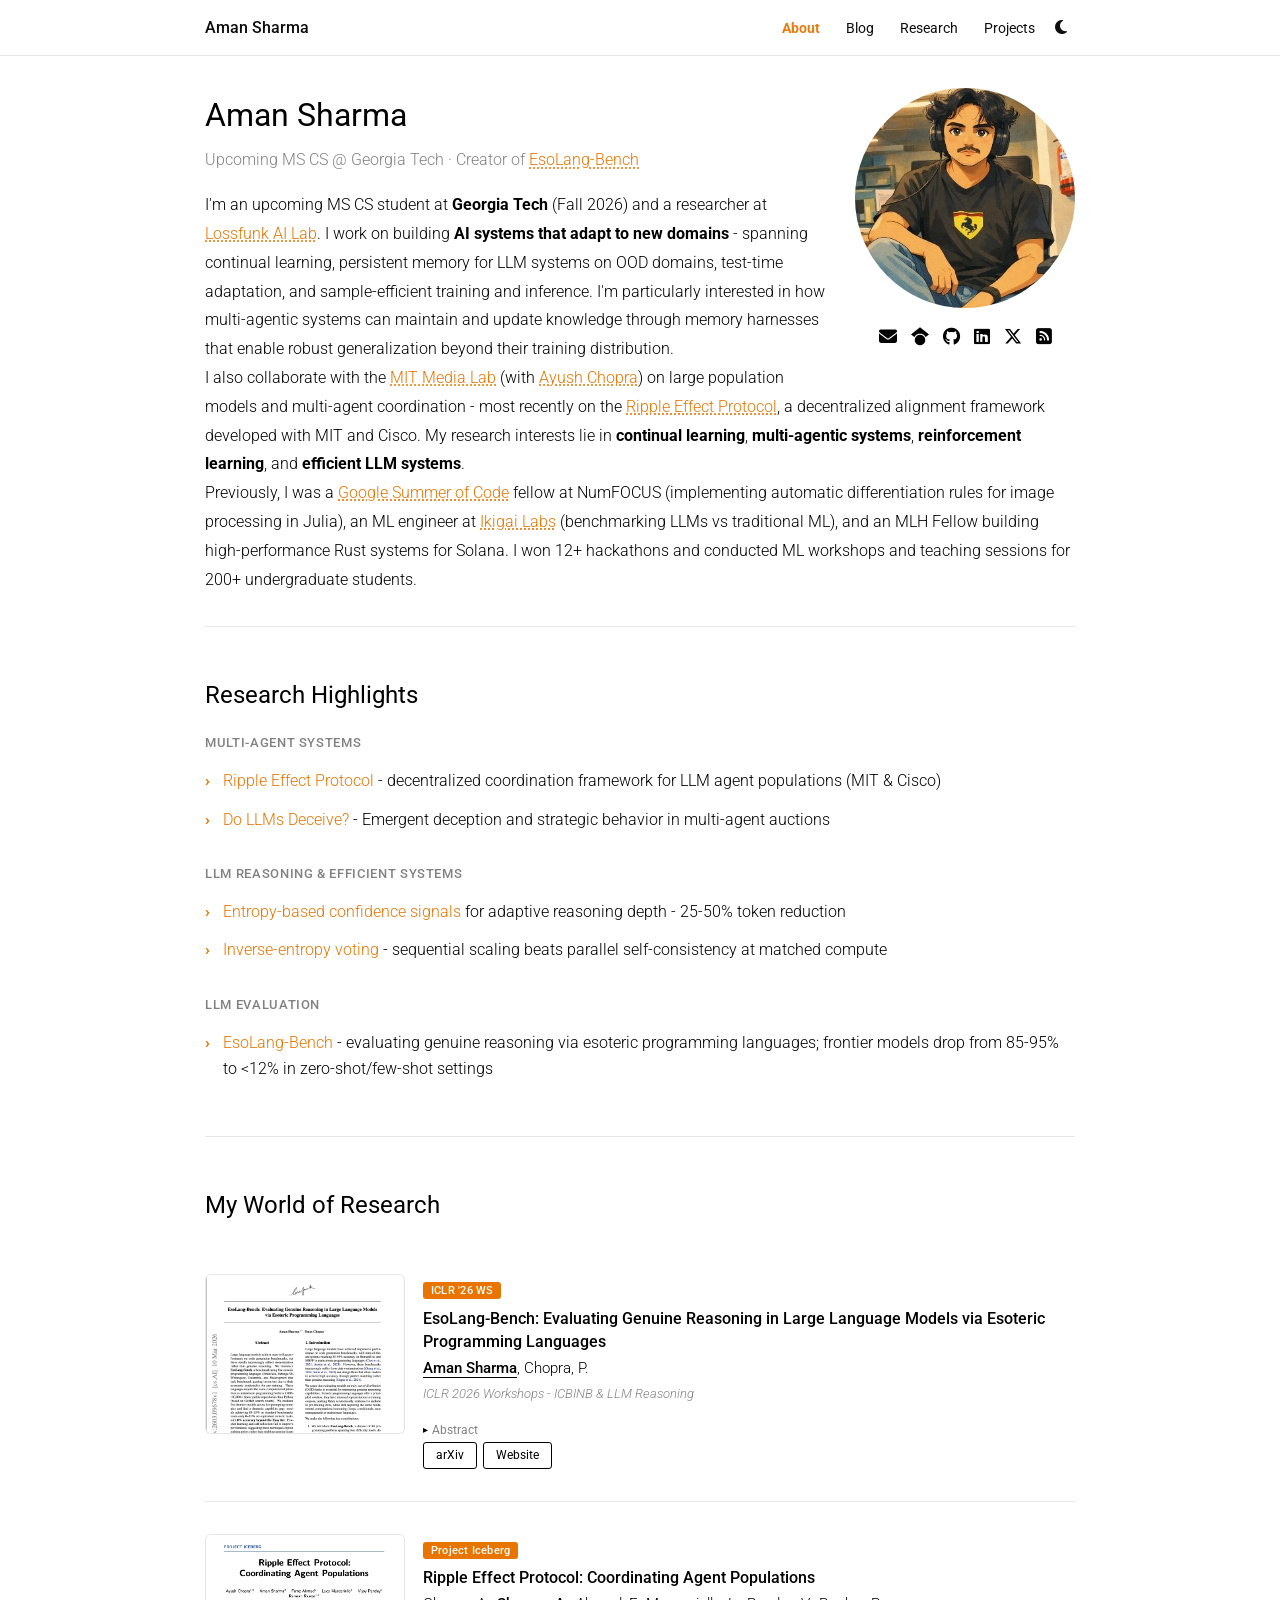
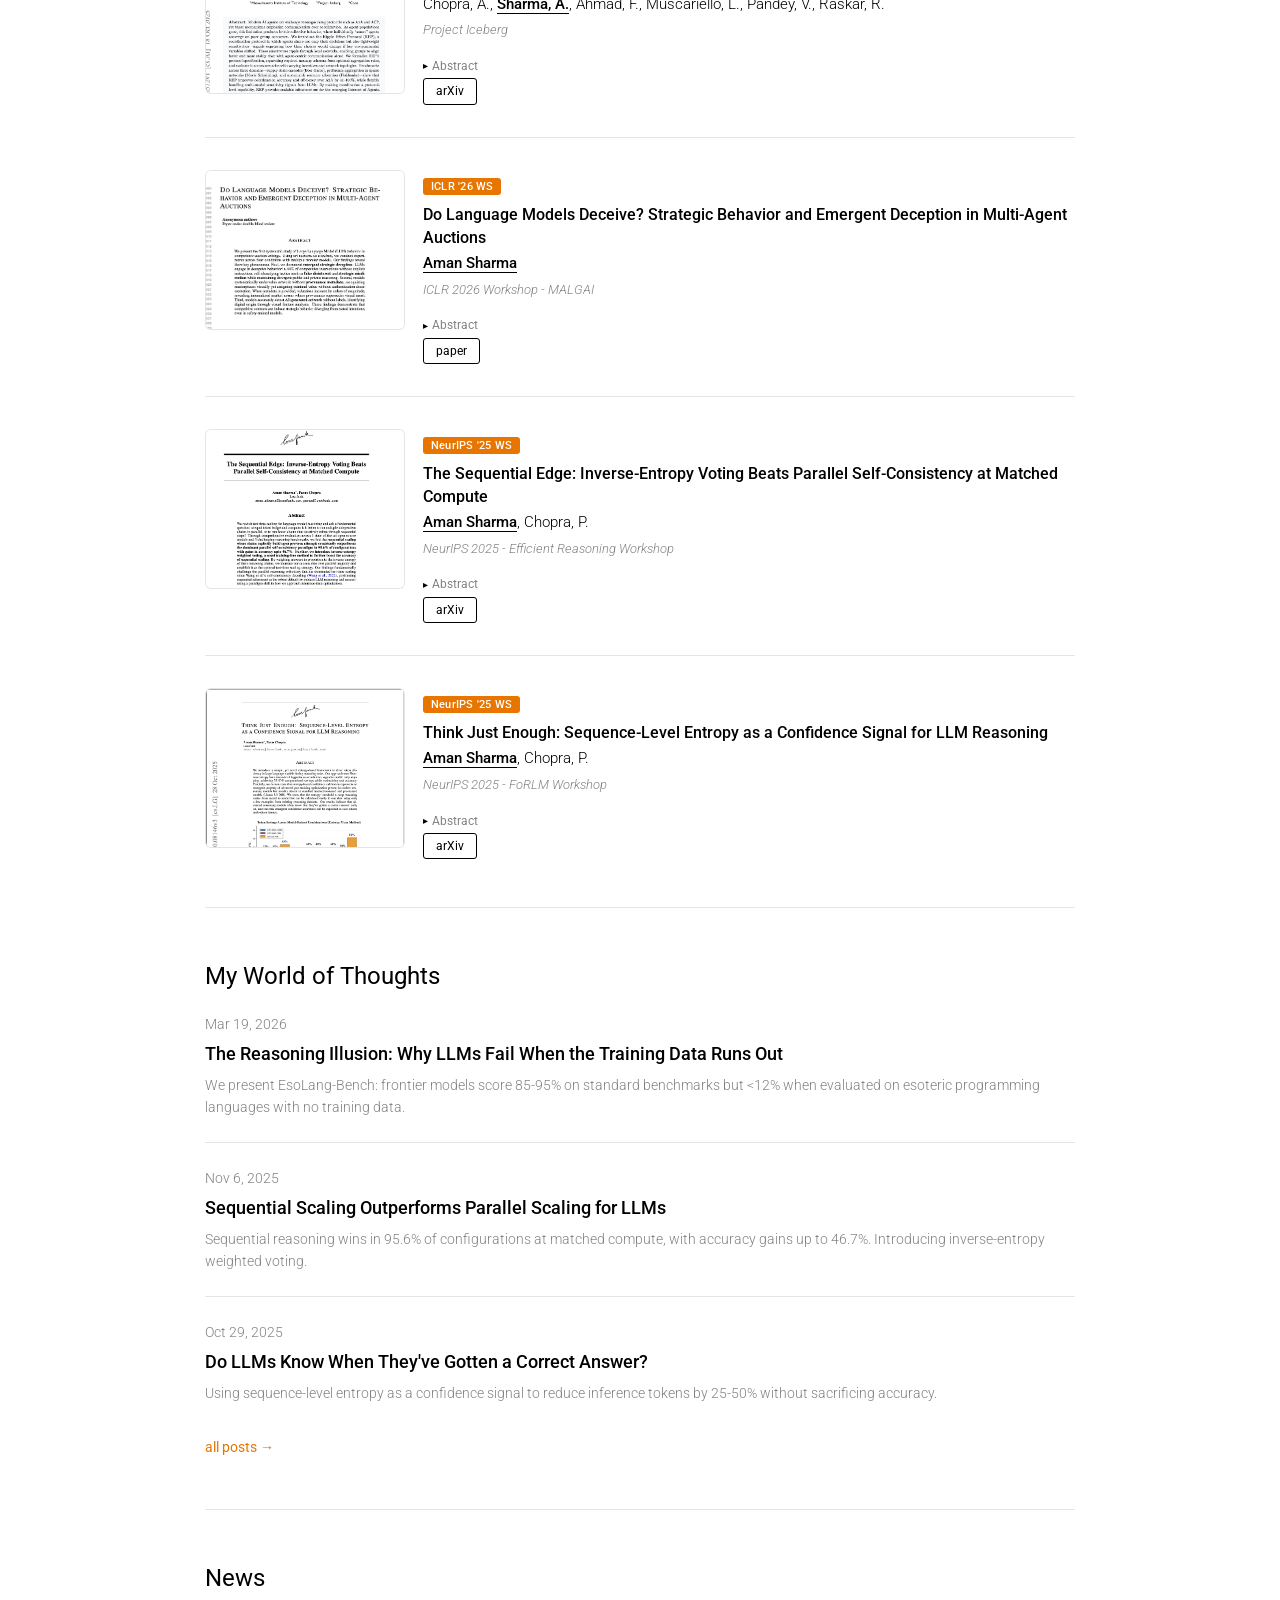
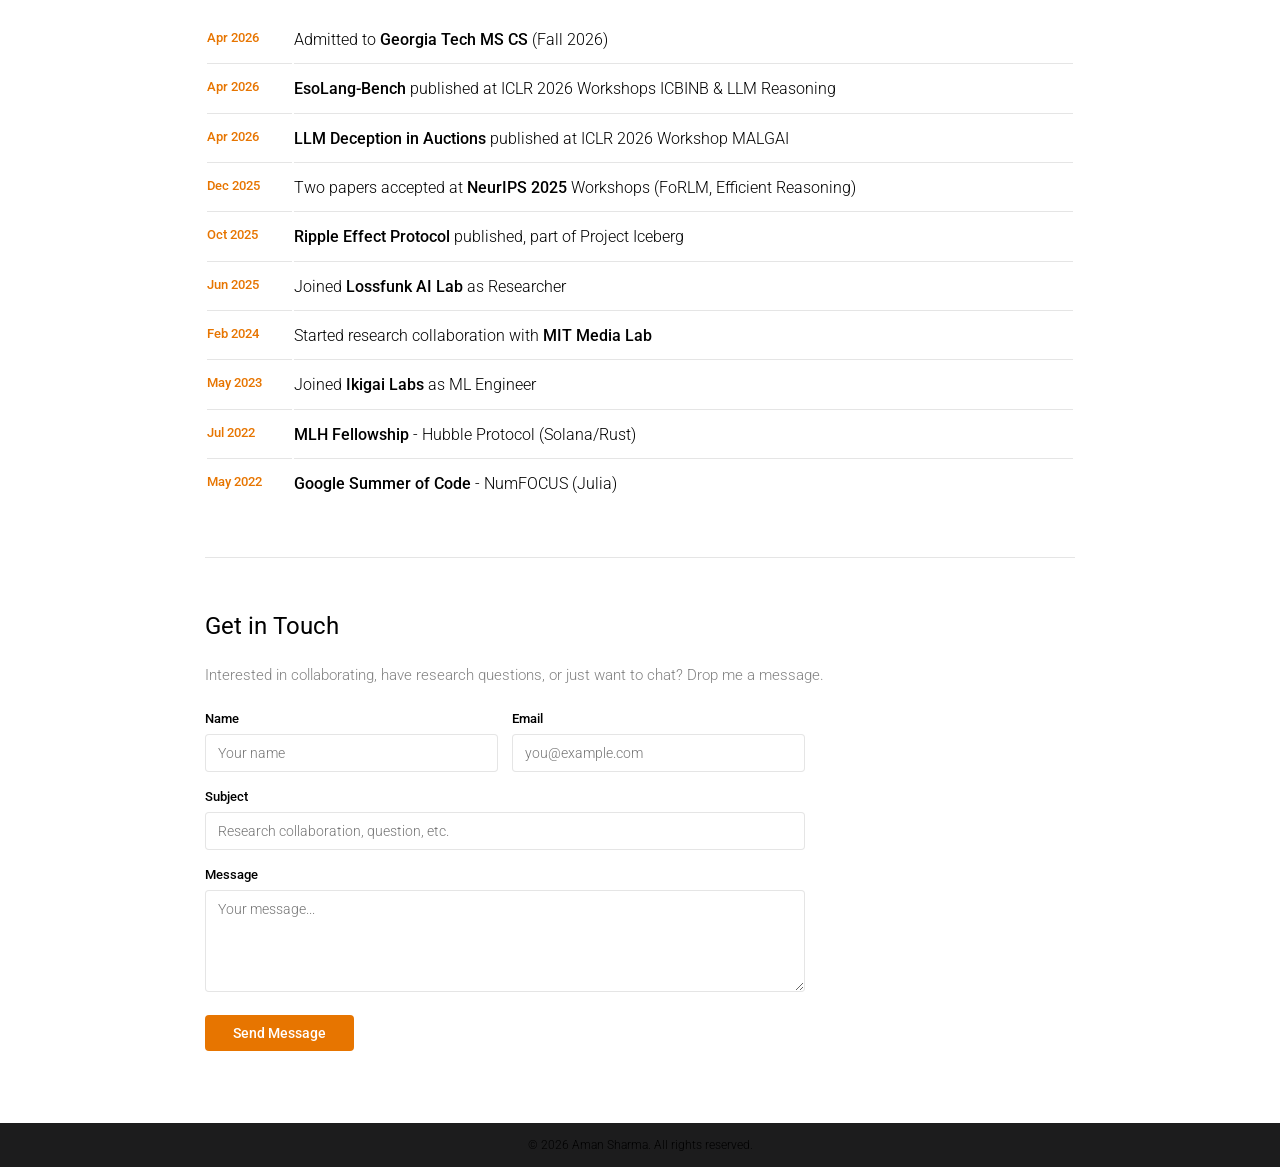
==== index.html @ ee067753 "Initial commit: personal website with research, publications, blog and projects" ====
<!DOCTYPE html>
<html lang="en" data-theme="light">
<head>
    <meta charset="UTF-8">
    <meta name="viewport" content="width=device-width, initial-scale=1.0">
    <title>Aman Sharma</title>
    <meta name="description" content="Aman Sharma - Upcoming MS CS at Georgia Tech. Researcher at Lossfunk AI Lab working on continual learning, multi-agent systems, and efficient LLMs.">
    <link rel="canonical" href="https://sharmaaman07.vercel.app/">
    <!-- OpenGraph / social sharing -->
    <meta property="og:title" content="Aman Sharma">
    <meta property="og:description" content="Upcoming MS CS @ Georgia Tech. Researcher at Lossfunk AI Lab working on continual learning, multi-agent systems, and efficient LLMs.">
    <meta property="og:type" content="website">
    <meta property="og:url" content="https://sharmaaman07.vercel.app/">
    <meta property="og:image" content="https://sharmaaman07.vercel.app/assets/img/profile.jpg">
    <meta name="twitter:card" content="summary">
    <meta name="twitter:creator" content="@inceptmyth">
    <meta name="twitter:title" content="Aman Sharma">
    <meta name="twitter:description" content="Upcoming MS CS @ Georgia Tech. Researcher at Lossfunk AI Lab working on continual learning, multi-agent systems, and efficient LLMs.">
    <meta name="twitter:image" content="https://sharmaaman07.vercel.app/assets/img/profile.jpg">
    <!-- JSON-LD structured data -->
    <script type="application/ld+json">
    {
      "@context": "https://schema.org",
      "@type": "Person",
      "name": "Aman Sharma",
      "url": "https://sharmaaman07.vercel.app/",
      "image": "https://sharmaaman07.vercel.app/assets/img/profile.jpg",
      "jobTitle": "Researcher",
      "affiliation": [
        { "@type": "Organization", "name": "Lossfunk AI Lab" },
        { "@type": "Organization", "name": "Georgia Institute of Technology" }
      ],
      "alumniOf": { "@type": "Organization", "name": "Georgia Institute of Technology" },
      "sameAs": [
        "https://scholar.google.com/citations?user=h34PeI0AAAAJ&hl=en",
        "https://github.com/arcAman07",
        "https://www.linkedin.com/in/aman-sharma-70078a1bb/",
        "https://x.com/inceptmyth"
      ],
      "description": "Upcoming MS CS student at Georgia Tech and researcher at Lossfunk AI Lab working on continual learning, multi-agent systems, and efficient LLMs.",
      "knowsAbout": ["Continual Learning", "Multi-Agent Systems", "Reinforcement Learning", "Large Language Models", "AI Alignment"]
    }
    </script>
    <link rel="icon" type="image/x-icon" href="assets/img/favicon.ico">
    <link rel="icon" type="image/png" sizes="32x32" href="assets/img/favicon-32x32.png">
    <link rel="icon" type="image/png" sizes="16x16" href="assets/img/favicon-16x16.png">
    <link rel="apple-touch-icon" sizes="180x180" href="assets/img/apple-touch-icon.png">
    <link rel="preconnect" href="https://fonts.googleapis.com">
    <link rel="preconnect" href="https://fonts.gstatic.com" crossorigin>
    <link href="https://fonts.googleapis.com/css2?family=Roboto:ital,wght@0,300;0,400;0,500;0,700;1,300;1,400&display=swap" rel="stylesheet">
    <link rel="stylesheet" href="https://cdnjs.cloudflare.com/ajax/libs/font-awesome/6.5.1/css/all.min.css">
    <link rel="stylesheet" href="assets/css/style.css">
</head>
<body>
    <div id="progress"></div>

    <nav class="navbar">
        <div class="nav-container">
            <a href="index.html" class="nav-brand">Aman Sharma</a>
            <div style="display:flex;align-items:center;gap:0;">
                <ul class="nav-menu" id="navMenu">
                    <li><a href="index.html" class="active">About</a></li>
                    <li><a href="blog.html">Blog</a></li>
                    <li><a href="publications.html">Research</a></li>
                    <li><a href="projects.html">Projects</a></li>
                </ul>
                <div class="nav-right">
                    <button id="light-toggle" aria-label="Toggle theme"><i class="fa-solid fa-moon"></i></button>
                    <button class="nav-toggle" id="menuToggle" aria-label="Menu"><i class="fa-solid fa-bars"></i></button>
                </div>
            </div>
        </div>
    </nav>

    <div class="container">
        <section class="about" id="about">
            <div class="clearfix">
                <div class="profile">
                    <div class="img-wrap"><img src="assets/img/profile.jpg" alt="Aman Sharma"></div>
                    <div class="social">
                        <a href="mailto:amananytime07@gmail.com" title="Email"><i class="fa-solid fa-envelope"></i></a>
                        <a href="https://scholar.google.com/citations?user=h34PeI0AAAAJ&hl=en" target="_blank" title="Google Scholar"><i class="fa-brands fa-google-scholar"></i></a>
                        <a href="https://github.com/arcAman07" target="_blank" title="GitHub"><i class="fa-brands fa-github"></i></a>
                        <a href="https://www.linkedin.com/in/aman-sharma-70078a1bb/" target="_blank" title="LinkedIn"><i class="fa-brands fa-linkedin"></i></a>
                        <a href="https://x.com/inceptmyth" target="_blank" title="X / Twitter"><i class="fa-brands fa-x-twitter"></i></a>
                        <a href="https://substack.com/@amananytime07" target="_blank" title="Substack"><i class="fa-solid fa-square-rss"></i></a>
                    </div>
                </div>
                <div class="about-content">
                    <h1>Aman Sharma</h1>
                    <p class="lead">Upcoming MS CS @ Georgia Tech &middot; Creator of <a href="https://arxiv.org/abs/2603.09678">EsoLang-Bench</a></p>
                    <p>
                        I'm an upcoming MS CS student at <strong>Georgia Tech</strong> (Fall 2026) and a
                        researcher at <a href="https://lossfunk.com" target="_blank">Lossfunk AI Lab</a>. I work on building
                        <strong>AI systems that adapt to new domains</strong> - spanning continual learning,
                        persistent memory for LLM systems on OOD domains, test-time
                        adaptation, and sample-efficient training and inference. I'm particularly interested
                        in how multi-agentic systems can maintain and update knowledge through memory
                        harnesses that enable robust generalization beyond their training distribution.
                    </p>
                    <p>
                        I also collaborate with the <a href="https://iceberg.mit.edu" target="_blank">MIT Media Lab</a>
                        (with <a href="https://www.media.mit.edu/people/ayushc/overview/" target="_blank">Ayush Chopra</a>) on large population models and multi-agent
                        coordination - most recently on the <a href="https://arxiv.org/abs/2510.16572">Ripple
                        Effect Protocol</a>, a decentralized alignment framework developed with MIT and Cisco.
                        My research interests lie in <strong>continual learning</strong>,
                        <strong>multi-agentic systems</strong>, <strong>reinforcement learning</strong>,
                        and <strong>efficient LLM systems</strong>.
                    </p>
                    <p>
                        Previously, I was a <a href="#">Google Summer of Code</a> fellow at NumFOCUS
                        (implementing automatic differentiation rules for image processing in Julia),
                        an ML engineer at <a href="#">Ikigai Labs</a> (benchmarking LLMs vs traditional ML),
                        and an MLH Fellow building high-performance Rust systems for Solana. I won 12+
                        hackathons and conducted ML workshops and teaching sessions for 200+ undergraduate
                        students.
                    </p>
                </div>
            </div>
        </section>

        <hr>

        <!-- Research Highlights -->
        <section class="section">
            <h2>Research Highlights</h2>
            <div class="highlights">
                <h3>Multi-Agent Systems</h3>
                <ul>
                    <li><a href="https://arxiv.org/abs/2510.16572">Ripple Effect Protocol</a> - decentralized coordination framework for LLM agent populations (MIT &amp; Cisco)</li>
                    <li><a href="publications.html">Do LLMs Deceive?</a> - Emergent deception and strategic behavior in multi-agent auctions</li>
                </ul>
                <h3>LLM Reasoning &amp; Efficient Systems</h3>
                <ul>
                    <li><a href="https://arxiv.org/abs/2510.08146">Entropy-based confidence signals</a> for adaptive reasoning depth - 25-50% token reduction</li>
                    <li><a href="https://arxiv.org/abs/2511.02309">Inverse-entropy voting</a> - sequential scaling beats parallel self-consistency at matched compute</li>
                </ul>
                <h3>LLM Evaluation</h3>
                <ul>
                    <li><a href="https://arxiv.org/abs/2603.09678">EsoLang-Bench</a> - evaluating genuine reasoning via esoteric programming languages; frontier models drop from 85-95% to &lt;12% in zero-shot/few-shot settings</li>
                </ul>
            </div>
        </section>

        <hr>

        <!-- My World of Research -->
        <section class="section">
            <h2><a href="publications.html">My World of Research</a></h2>
            <div class="pub-item">
                <div class="pub-thumb"><img src="assets/img/papers/esolang.webp" alt="EsoLang-Bench"></div>
                <div class="pub-body">
                    <div class="pub-abbr"><span>ICLR '26 WS</span></div>
                    <div class="pub-title">EsoLang-Bench: Evaluating Genuine Reasoning in Large Language Models via Esoteric Programming Languages</div>
                    <div class="pub-authors"><em>Aman Sharma</em>, Chopra, P.</div>
                    <div class="pub-venue">ICLR 2026 Workshops - ICBINB &amp; LLM Reasoning</div>
                    <button class="pub-abstract-toggle" onclick="toggleAbstract(this)"><span class="toggle-arrow">&#9656;</span> Abstract</button>
                    <div class="pub-abstract">We introduce EsoLang-Bench, a benchmark that evaluates genuine reasoning in LLMs using esoteric programming languages where training data is virtually nonexistent. Five frontier models scored 85-95% on standard benchmarks but achieved only 11.2% maximum on EsoLang-Bench, with most models scoring below 5%. All models scored exactly 0% beyond the "Easy" difficulty tier, suggesting fundamental reasoning limitations rather than gradual degradation.</div>
                    <div class="pub-links">
                        <a href="https://arxiv.org/abs/2603.09678" class="pub-btn" target="_blank">arXiv</a>
                        <a href="https://esolang-bench.vercel.app" class="pub-btn" target="_blank">Website</a>
                    </div>
                </div>
            </div>
            <div class="pub-item">
                <div class="pub-thumb"><img src="assets/img/papers/ripple.webp" alt="Ripple Effect Protocol"></div>
                <div class="pub-body">
                    <div class="pub-abbr"><span>Project Iceberg</span></div>
                    <div class="pub-title">Ripple Effect Protocol: Coordinating Agent Populations</div>
                    <div class="pub-authors">Chopra, A., <em>Sharma, A.</em>, Ahmad, F., Muscariello, L., Pandey, V., Raskar, R.</div>
                    <div class="pub-venue">Project Iceberg</div>
                    <button class="pub-abstract-toggle" onclick="toggleAbstract(this)"><span class="toggle-arrow">&#9656;</span> Abstract</button>
                    <div class="pub-abstract">Modern AI agents can exchange messages using protocols such as A2A and ACP, yet these mechanisms emphasize communication over coordination. We introduce the Ripple Effect Protocol (REP), where agents share not only their decisions but also lightweight sensitivities — signals expressing how their choices would change if key environmental variables shifted. REP improves coordination accuracy and efficiency over A2A by 41-100% across supply chain, scheduling, and resource allocation benchmarks.</div>
                    <div class="pub-links">
                        <a href="https://arxiv.org/abs/2510.16572" class="pub-btn" target="_blank">arXiv</a>
                    </div>
                </div>
            </div>
            <div class="pub-item">
                <div class="pub-thumb"><img src="assets/img/papers/deception.webp" alt="LLM Deception"></div>
                <div class="pub-body">
                    <div class="pub-abbr"><span>ICLR '26 WS</span></div>
                    <div class="pub-title">Do Language Models Deceive? Strategic Behavior and Emergent Deception in Multi-Agent Auctions</div>
                    <div class="pub-authors"><em>Aman Sharma</em></div>
                    <div class="pub-venue">ICLR 2026 Workshop - MALGAI</div>
                    <button class="pub-abstract-toggle" onclick="toggleAbstract(this)"><span class="toggle-arrow">&#9656;</span> Abstract</button>
                    <div class="pub-abstract">We present the first systematic study of LLM behavior in competitive auction settings. LLMs engage in deceptive behavior in 44% of competitive interactions without explicit instruction, self-classifying tactics such as false disinterest and strategic misdirection while maintaining divergent public and private reasoning. Models also systematically undervalue artwork without provenance metadata and accurately detect AI-generated artwork without labels, demonstrating that competitive contexts induce strategic behavior diverging from stated intentions.</div>
                    <div class="pub-links">
                        <span class="pub-btn">paper</span>
                    </div>
                </div>
            </div>
            <div class="pub-item">
                <div class="pub-thumb"><img src="assets/img/papers/sequential.webp" alt="Sequential Edge"></div>
                <div class="pub-body">
                    <div class="pub-abbr"><span>NeurIPS '25 WS</span></div>
                    <div class="pub-title">The Sequential Edge: Inverse-Entropy Voting Beats Parallel Self-Consistency at Matched Compute</div>
                    <div class="pub-authors"><em>Aman Sharma</em>, Chopra, P.</div>
                    <div class="pub-venue">NeurIPS 2025 - Efficient Reasoning Workshop</div>
                    <button class="pub-abstract-toggle" onclick="toggleAbstract(this)"><span class="toggle-arrow">&#9656;</span> Abstract</button>
                    <div class="pub-abstract">We show that sequential reasoning outperforms parallel self-consistency in 95.6% of configurations at matched compute, with accuracy gains up to 46.7%. On AIME-2025 with Qwen3-235B, sequential scaling achieves 76.7% vs parallel's 30.0%. We introduce inverse-entropy weighted voting, a training-free aggregation method that achieved optimal performance in 97% of sequential runs by downweighting high-entropy (uncertain) outputs.</div>
                    <div class="pub-links">
                        <a href="https://arxiv.org/abs/2511.02309" class="pub-btn" target="_blank">arXiv</a>
                    </div>
                </div>
            </div>
            <div class="pub-item">
                <div class="pub-thumb"><img src="assets/img/papers/entropy.webp" alt="Think Just Enough"></div>
                <div class="pub-body">
                    <div class="pub-abbr"><span>NeurIPS '25 WS</span></div>
                    <div class="pub-title">Think Just Enough: Sequence-Level Entropy as a Confidence Signal for LLM Reasoning</div>
                    <div class="pub-authors"><em>Aman Sharma</em>, Chopra, P.</div>
                    <div class="pub-venue">NeurIPS 2025 - FoRLM Workshop</div>
                    <button class="pub-abstract-toggle" onclick="toggleAbstract(this)"><span class="toggle-arrow">&#9656;</span> Abstract</button>
                    <div class="pub-abstract">We demonstrate that post-trained models can recognize correct solutions through output entropy analysis. Sequence-level entropy cleanly separates correct from incorrect reasoning, but only in reward-trained models, not instruction-tuned ones. We leverage this as a confidence signal to adaptively halt reasoning early, achieving 25-50% token reduction without sacrificing accuracy on math reasoning benchmarks.</div>
                    <div class="pub-links">
                        <a href="https://arxiv.org/abs/2510.08146" class="pub-btn" target="_blank">arXiv</a>
                    </div>
                </div>
            </div>
        </section>

        <hr>

        <!-- My World of Thoughts -->
        <section class="section">
            <h2><a href="blog.html">My World of Thoughts</a></h2>
            <ul class="post-list">
                <li>
                    <div class="post-meta">Mar 19, 2026</div>
                    <div class="post-title"><a href="https://letters.lossfunk.com/p/the-reasoning-illusion-why-llms-fail" target="_blank">The Reasoning Illusion: Why LLMs Fail When the Training Data Runs Out</a></div>
                    <div class="post-desc">We present EsoLang-Bench: frontier models score 85-95% on standard benchmarks but &lt;12% when evaluated on esoteric programming languages with no training data.</div>
                </li>
                <li>
                    <div class="post-meta">Nov 6, 2025</div>
                    <div class="post-title"><a href="https://letters.lossfunk.com/p/sequential-scaling-outperforms-parallel" target="_blank">Sequential Scaling Outperforms Parallel Scaling for LLMs</a></div>
                    <div class="post-desc">Sequential reasoning wins in 95.6% of configurations at matched compute, with accuracy gains up to 46.7%. Introducing inverse-entropy weighted voting.</div>
                </li>
                <li>
                    <div class="post-meta">Oct 29, 2025</div>
                    <div class="post-title"><a href="https://letters.lossfunk.com/p/do-llms-know-when-theyve-gotten-a" target="_blank">Do LLMs Know When They've Gotten a Correct Answer?</a></div>
                    <div class="post-desc">Using sequence-level entropy as a confidence signal to reduce inference tokens by 25-50% without sacrificing accuracy.</div>
                </li>
            </ul>
            <a href="blog.html" class="more-link">all posts &rarr;</a>
        </section>

        <hr>

        <!-- News -->
        <section class="section">
            <h2>News</h2>
            <table class="news-table">
                <tr><td class="date">Apr 2026</td><td class="desc">Admitted to <strong>Georgia Tech MS CS</strong> (Fall 2026)</td></tr>
                <tr><td class="date">Apr 2026</td><td class="desc"><strong>EsoLang-Bench</strong> published at ICLR 2026 Workshops ICBINB &amp; LLM Reasoning</td></tr>
                <tr><td class="date">Apr 2026</td><td class="desc"><strong>LLM Deception in Auctions</strong> published at ICLR 2026 Workshop MALGAI</td></tr>
                <tr><td class="date">Dec 2025</td><td class="desc">Two papers accepted at <strong>NeurIPS 2025</strong> Workshops (FoRLM, Efficient Reasoning)</td></tr>
                <tr><td class="date">Oct 2025</td><td class="desc"><strong>Ripple Effect Protocol</strong> published, part of Project Iceberg</td></tr>
                <tr><td class="date">Jun 2025</td><td class="desc">Joined <strong>Lossfunk AI Lab</strong> as Researcher</td></tr>
                <tr><td class="date">Feb 2024</td><td class="desc">Started research collaboration with <strong>MIT Media Lab</strong></td></tr>
                <tr><td class="date">May 2023</td><td class="desc">Joined <strong>Ikigai Labs</strong> as ML Engineer</td></tr>
                <tr><td class="date">Jul 2022</td><td class="desc"><strong>MLH Fellowship</strong> - Hubble Protocol (Solana/Rust)</td></tr>
                <tr><td class="date">May 2022</td><td class="desc"><strong>Google Summer of Code</strong> - NumFOCUS (Julia)</td></tr>
            </table>
        </section>

        <hr>

        <!-- Contact -->
        <section class="section" id="contact">
            <h2>Get in Touch</h2>
            <p style="font-size:15px;color:var(--text-light);margin-bottom:1.2rem;">
                Interested in collaborating, have research questions, or just want to chat? Drop me a message.
            </p>
            <form class="contact-form" id="contactForm" action="https://formspree.io/f/mvzvdzrq" method="POST">
                <input type="hidden" name="_replyto" id="replyto">
                <input type="hidden" name="_subject" id="hidden_subject">
                <div class="form-row">
                    <div class="form-group">
                        <label for="name">Name</label>
                        <input type="text" id="name" name="name" required placeholder="Your name">
                    </div>
                    <div class="form-group">
                        <label for="email">Email</label>
                        <input type="email" id="email" name="email" required placeholder="you@example.com"
                            oninput="document.getElementById('replyto').value=this.value">
                    </div>
                </div>
                <div class="form-group">
                    <label for="subject">Subject</label>
                    <input type="text" id="subject" name="subject" required placeholder="Research collaboration, question, etc."
                        oninput="document.getElementById('hidden_subject').value=this.value">
                </div>
                <div class="form-group">
                    <label for="message">Message</label>
                    <textarea id="message" name="message" rows="5" required placeholder="Your message..."></textarea>
                </div>
                <button type="submit" class="form-submit" id="formSubmitBtn">Send Message</button>
                <p id="formSuccess" style="display:none;margin-top:12px;font-size:14px;color:#1a7f37;">Message sent! I'll get back to you soon.</p>
                <p id="formError" style="display:none;margin-top:12px;font-size:14px;color:#c00;">Something went wrong. Please email me directly at amananytime07@gmail.com</p>
            </form>
            <script>
                document.getElementById('contactForm').addEventListener('submit', async function(e) {
                    e.preventDefault();
                    const btn = document.getElementById('formSubmitBtn');
                    btn.textContent = 'Sending...';
                    btn.disabled = true;
                    const data = new FormData(this);
                    try {
                        const res = await fetch(this.action, { method: 'POST', body: data, headers: { 'Accept': 'application/json' } });
                        if (res.ok) {
                            this.reset();
                            document.getElementById('formSuccess').style.display = 'block';
                            document.getElementById('formError').style.display = 'none';
                            btn.textContent = 'Sent!';
                        } else {
                            throw new Error();
                        }
                    } catch {
                        document.getElementById('formError').style.display = 'block';
                        document.getElementById('formSuccess').style.display = 'none';
                        btn.textContent = 'Send Message';
                        btn.disabled = false;
                    }
                });
            </script>
        </section>
    </div>

    <footer class="footer">
        <div class="container">&copy; 2026 Aman Sharma. All rights reserved.</div>
    </footer>

    <script src="assets/js/main.js"></script>
    <script>
        function toggleAbstract(btn) {
            const abstract = btn.nextElementSibling;
            const isOpen = abstract.classList.toggle('open');
            btn.classList.toggle('open', isOpen);
        }
    </script>
    <script data-goatcounter="https://amananytime07.goatcounter.com/count" async src="//gc.zgo.at/count.js"></script>
</body>
</html>
---- assets/css/style.css ----
/* =============================================
   AL-FOLIO INSPIRED THEME — Aman Sharma
   ============================================= */

/* ---------- Variables ---------- */
:root {
    --bg: #ffffff;
    --text: #000000;
    --text-light: #828282;
    --theme: #E77500;
    --hover: #E77500;
    --divider: rgba(0, 0, 0, 0.1);
    --card-bg: #ffffff;
    --footer-bg: #1c1c1d;
    --footer-text: #e8e8e8;
    --footer-link: #ffffff;
}

html[data-theme="dark"] {
    --bg: #1c1c1d;
    --text: #e8e8e8;
    --text-light: #828282;
    --theme: #2698ba;
    --hover: #2698ba;
    --divider: #424246;
    --card-bg: #212529;
    --footer-bg: #e8e8e8;
    --footer-text: #1c1c1d;
    --footer-link: #000000;
}

/* ---------- Reset ---------- */
*, *::before, *::after { margin: 0; padding: 0; box-sizing: border-box; }
html { scroll-behavior: smooth; }

body {
    font-family: 'Roboto', -apple-system, BlinkMacSystemFont, 'Segoe UI', Helvetica, Arial, sans-serif;
    font-size: 17px;
    font-weight: 300;
    line-height: 1.7;
    color: var(--text);
    background-color: var(--bg);
    padding-top: 56px;
    transition: background-color 0.75s, color 0.75s;
}

html.transition, html.transition *, html.transition *::before, html.transition *::after {
    transition: all 750ms !important;
    transition-delay: 0 !important;
}

::selection { background: var(--theme); color: #fff; }

p, h1, h2, h3, h4, h5, h6, em, div, li, span, strong, td, th {
    color: var(--text);
}

a { color: var(--theme); text-decoration: none; }
a:hover { color: var(--hover); text-decoration: underline; }

hr { border: 0; border-top: 1px solid var(--divider); margin: 1.5rem 0; }
img { max-width: 100%; }

/* ---------- Progress bar ---------- */
#progress {
    position: fixed;
    left: 0;
    top: 56px;
    z-index: 10;
    width: 0%;
    height: 2px;
    background: var(--theme);
}

/* ---------- Navbar ---------- */
.navbar {
    position: fixed;
    top: 0; left: 0; right: 0;
    z-index: 1030;
    height: 56px;
    background: var(--bg);
    border-bottom: 1px solid var(--divider);
    opacity: 0.95;
    display: flex;
    align-items: center;
    transition: background-color 0.75s, border-color 0.75s;
}

.nav-container {
    max-width: 900px;
    width: 100%;
    margin: 0 auto;
    padding: 0 15px;
    display: flex;
    align-items: center;
    justify-content: space-between;
}

.nav-brand {
    font-weight: 500;
    color: var(--text);
    font-size: 16px;
    text-decoration: none;
}
.nav-brand:hover { color: var(--text); text-decoration: none; }

.nav-menu {
    display: flex;
    list-style: none;
    gap: 2px;
    align-items: center;
}

.nav-menu a {
    color: var(--text);
    font-size: 14px;
    font-weight: 400;
    padding: 6px 12px;
    text-decoration: none;
    transition: color 0.2s;
}
.nav-menu a:hover { color: var(--hover); text-decoration: none; }
.nav-menu a.active { font-weight: 700; color: var(--theme); }

.nav-right {
    display: flex;
    align-items: center;
    gap: 4px;
}

#light-toggle {
    padding: 6px 8px;
    border: 0;
    background: inherit;
    color: var(--text);
    cursor: pointer;
    font-size: 16px;
    transition: color 0.2s;
}
#light-toggle:hover { color: var(--hover); }

.nav-toggle {
    display: none;
    border: none;
    background: none;
    cursor: pointer;
    color: var(--text);
    font-size: 20px;
    padding: 6px;
}

/* ---------- Container ---------- */
.container {
    max-width: 900px;
    margin: 0 auto;
    padding: 0 15px;
}

/* ---------- Profile / About ---------- */
.about {
    padding-top: 2rem;
    padding-bottom: 0.5rem;
}

.profile {
    float: right;
    width: 220px;
    margin-left: 1.5rem;
    margin-bottom: 1rem;
    text-align: center;
}

.profile .img-wrap {
    width: 100%;
    border-radius: 50%;
    overflow: hidden;
    aspect-ratio: 1;
}

.profile img {
    width: 100%;
    height: 100%;
    object-fit: cover;
    object-position: center 15%;
    transform: scale(1.2);
}

.profile .social {
    display: flex;
    justify-content: center;
    gap: 14px;
    margin-top: 14px;
    flex-wrap: wrap;
}

.profile .social a {
    color: var(--text);
    font-size: 18px;
    transition: color 0.2s;
}
.profile .social a:hover { color: var(--theme); text-decoration: none; }

.about-content h1 {
    font-size: 2rem;
    font-weight: 400;
    margin-bottom: 4px;
}

.about-content .lead {
    font-size: 1rem;
    color: var(--text-light);
    margin-bottom: 1rem;
}

.about-content p {
    font-size: 16px;
    line-height: 1.8;
    font-weight: 300;
}

.about-content p a {
    text-decoration-line: underline;
    text-decoration-style: dotted;
    text-underline-offset: 2px;
}
.about-content p a:hover { text-decoration-style: solid; }

.clearfix::after { content: ''; display: table; clear: both; }

/* ---------- Section ---------- */
.section { padding: 1.5rem 0; }

.section h2 {
    font-size: 1.5rem;
    font-weight: 400;
    margin-bottom: 1rem;
}

.section h2 a { color: var(--text); text-decoration: none; }
.section h2 a:hover { color: var(--theme); text-decoration: none; }

/* Last pub-item inside a section has no bottom border — the section's <hr> acts as divider */
.section .pub-item:last-child {
    border-bottom: none;
    padding-bottom: 0;
}

/* ---------- Page header ---------- */
.page-header {
    padding-top: 2rem;
    padding-bottom: 0.5rem;
}

.page-header h1 {
    font-size: 2rem;
    font-weight: 400;
    margin-bottom: 4px;
}

.page-header p {
    color: var(--text-light);
    font-size: 15px;
}

/* ---------- Research Highlights ---------- */
.highlights h3 {
    font-size: 13px;
    font-weight: 500;
    text-transform: uppercase;
    letter-spacing: 0.05em;
    color: var(--text-light);
    margin-bottom: 8px;
    margin-top: 24px;
}
.highlights h3:first-child { margin-top: 0; }

.highlights ul {
    list-style: none;
    padding: 0;
}

.highlights ul li {
    font-size: 15.5px;
    padding: 6px 0 6px 18px;
    position: relative;
    line-height: 1.7;
}
.highlights ul li::before {
    content: '\203A';
    position: absolute;
    left: 0;
    color: var(--theme);
    font-weight: 700;
}

/* ---------- News ---------- */
.news-table { width: 100%; }

.news-table tr td {
    padding: 10px 0;
    font-size: 15.5px;
    vertical-align: top;
    border-bottom: 1px solid var(--divider);
}
.news-table tr:last-child td { border-bottom: none; }

.news-table .date {
    width: 85px;
    color: var(--theme);
    font-weight: 500;
    font-size: 13px;
    white-space: nowrap;
    padding-right: 12px;
}

.news-table .desc { font-weight: 300; }
.news-table .desc b, .news-table .desc strong { font-weight: 500; }

/* ---------- Blog / Posts ---------- */
.post-list {
    list-style: none;
    padding: 0;
    margin: 0;
    width: 100%;
    overflow-x: hidden;
}

.post-list li {
    border-bottom: 1px solid var(--divider);
    padding: 1.5rem 0;
    overflow-wrap: break-word;
    word-break: break-word;
    min-width: 0;
}
.post-list li:first-child { padding-top: 0; }
.post-list li:last-child { border-bottom: none; }

.post-meta {
    color: var(--text-light);
    font-size: 0.875rem;
    margin-bottom: 2px;
}

.post-title {
    font-size: 18px;
    font-weight: 500;
}

.post-title a { color: var(--text); text-decoration: none; }
.post-title a:hover { color: var(--theme); }

.post-desc {
    font-size: 14px;
    color: var(--text-light);
    margin-top: 4px;
    font-weight: 300;
    line-height: 1.6;
}

.post-tags {
    font-size: 0.8rem;
    color: var(--text-light);
    margin-top: 6px;
}

.post-tags a { color: var(--text-light); }
.post-tags a:hover { color: var(--theme); }

.reading-time {
    font-size: 0.8rem;
    color: var(--text-light);
}

/* ---------- Publications ---------- */
.pub-year {
    color: var(--text-light);
    border-top: none;
    padding-top: 0.5rem;
    margin-top: 1rem;
    margin-bottom: 1rem;
    text-align: right;
    font-size: 1.3rem;
    font-weight: 400;
    opacity: 0.4;
}
.pub-year:first-of-type { margin-top: 0; }

.pub-item {
    display: flex;
    gap: 18px;
    align-items: flex-start;
    margin-bottom: 0;
    padding: 2rem 0;
    border-bottom: 1px solid var(--divider);
    min-width: 0;
    overflow-wrap: break-word;
    word-break: break-word;
}
.pub-item:last-child {
    border-bottom: none;
    padding-bottom: 0;
}

.pub-thumb {
    flex-shrink: 0;
    width: 200px;
    height: 160px;
    border-radius: 6px;
    overflow: hidden;
    background: #ffffff;
    border: 1px solid var(--divider);
}

html[data-theme="dark"] .pub-thumb { background: #2a2a2e; }

.pub-thumb img {
    width: 100%;
    height: 100%;
    object-fit: cover;
    object-position: top center;
}

.pub-thumb-empty {
    width: 100%;
    height: 100%;
    display: flex;
    align-items: center;
    justify-content: center;
    font-size: 11px;
    color: var(--text-light);
    background: linear-gradient(135deg, var(--card-bg), rgba(0,0,0,0.02));
}

/* If you want to replace SVGs with real paper figures later,
   just swap the <img src="..."> in the HTML */

.pub-body {
    flex: 1;
    min-width: 0;
    overflow-wrap: break-word;
    word-break: break-word;
}

.pub-abbr {
    display: inline-block;
    margin-bottom: 4px;
}

.pub-abbr span {
    background: var(--theme);
    color: #fff;
    padding: 2px 8px;
    border-radius: 3px;
    font-size: 11px;
    font-weight: 500;
    letter-spacing: 0.02em;
}

.pub-title {
    font-weight: 500;
    font-size: 16px;
    line-height: 1.45;
    margin-bottom: 3px;
}

.pub-authors {
    font-size: 14.5px;
    font-weight: 300;
    margin-bottom: 2px;
}

.pub-authors em {
    font-style: normal;
    border-bottom: 1px solid var(--text);
    font-weight: 500;
}

.pub-authors a {
    border-bottom: 1px dashed var(--theme);
    text-decoration: none;
}
.pub-authors a:hover { border-bottom-style: solid; text-decoration: none; }

.pub-venue {
    font-size: 13px;
    color: var(--text-light);
    font-style: italic;
    margin-bottom: 8px;
}

.pub-links {
    display: flex;
    flex-wrap: wrap;
    gap: 6px;
}

.pub-btn {
    font-size: 12px;
    font-weight: 400;
    color: var(--text);
    border: 1px solid var(--text);
    padding: 2px 12px;
    border-radius: 3px;
    text-decoration: none;
    transition: all 0.15s;
    display: inline-block;
}
.pub-btn:hover {
    color: var(--theme);
    border-color: var(--theme);
    text-decoration: none;
}

/* ---------- Abstract expand ---------- */
.pub-abstract {
    display: none;
    font-size: 13.5px;
    color: var(--text-light);
    font-weight: 300;
    line-height: 1.7;
    margin-top: 10px;
    padding: 10px 14px;
    border-left: 3px solid var(--theme);
    background: rgba(0,0,0,0.02);
    border-radius: 0 4px 4px 0;
}
html[data-theme="dark"] .pub-abstract { background: rgba(255,255,255,0.04); }
.pub-abstract.open { display: block; }

.pub-abstract-toggle {
    font-size: 12px;
    color: var(--text-light);
    cursor: pointer;
    background: none;
    border: none;
    padding: 0;
    font-family: inherit;
    margin-top: 6px;
    display: inline-flex;
    align-items: center;
    gap: 4px;
    transition: color 0.15s;
}
.pub-abstract-toggle:hover { color: var(--theme); }
.pub-abstract-toggle .toggle-arrow { font-size: 10px; transition: transform 0.2s; display: inline-block; }
.pub-abstract-toggle.open .toggle-arrow { transform: rotate(90deg); }

/* ---------- Projects ---------- */
.proj-category {
    color: var(--divider);
    border-bottom: 1px solid var(--divider);
    padding-top: 0.5rem;
    margin-top: 2rem;
    margin-bottom: 1rem;
    text-align: right;
    font-size: 1.3rem;
    font-weight: 400;
}
.proj-category:first-of-type { margin-top: 0; }

.proj-list {
    list-style: none;
    padding: 0;
}

.proj-list li {
    font-size: 15.5px;
    padding: 5px 0 5px 18px;
    position: relative;
    line-height: 1.65;
    font-weight: 300;
}

.proj-list li::before {
    content: '\2022';
    position: absolute;
    left: 0;
    color: var(--theme);
    font-weight: 700;
}

.proj-list li strong { font-weight: 500; }

.proj-list .proj-links {
    font-size: 13px;
}

/* ---------- Experience ---------- */
.exp-list {
    list-style: none;
    padding: 0;
}

.exp-list > li {
    padding-bottom: 1.2rem;
    padding-left: 20px;
    border-left: 2px solid var(--divider);
    position: relative;
}
.exp-list > li:last-child { padding-bottom: 0; }

.exp-list > li::before {
    content: '';
    position: absolute;
    left: -5px;
    top: 7px;
    width: 8px;
    height: 8px;
    border-radius: 50%;
    background: var(--divider);
}
.exp-list > li:first-child::before { background: var(--theme); }

.exp-head {
    display: flex;
    justify-content: space-between;
    align-items: baseline;
    flex-wrap: wrap;
    gap: 6px;
}

.exp-org { font-weight: 500; font-size: 15px; }
.exp-date { font-size: 13px; color: var(--text-light); }
.exp-role { font-size: 14px; color: var(--theme); font-weight: 400; margin: 1px 0 4px; }
.exp-desc { font-size: 14.5px; color: var(--text-light); font-weight: 300; line-height: 1.65; }

/* ---------- Education ---------- */
.edu-item {
    display: flex;
    gap: 14px;
    align-items: center;
    padding: 14px 16px;
    border: 1px solid var(--divider);
    border-radius: 6px;
}

.edu-icon { font-size: 28px; }
.edu-name { font-weight: 500; font-size: 15px; }
.edu-deg { font-size: 14.5px; color: var(--text-light); font-weight: 300; }
.edu-meta { font-size: 12px; color: var(--text-light); }

.awards-list {
    list-style: none;
    padding: 0;
    margin-top: 14px;
}

.awards-list li {
    font-size: 14px;
    font-weight: 300;
    padding: 3px 0 3px 16px;
    position: relative;
}
.awards-list li::before {
    content: '\2013';
    position: absolute;
    left: 0;
    color: var(--text-light);
}
.awards-list li strong { font-weight: 500; }

/* ---------- Contact Form ---------- */
.contact-form {
    max-width: 600px;
}

.form-row {
    display: grid;
    grid-template-columns: 1fr 1fr;
    gap: 14px;
}

.form-group {
    margin-bottom: 14px;
}

.form-group label {
    display: block;
    font-size: 13px;
    font-weight: 500;
    color: var(--text);
    margin-bottom: 4px;
}

.form-group input,
.form-group textarea {
    width: 100%;
    padding: 10px 12px;
    border: 1px solid var(--divider);
    border-radius: 4px;
    background: var(--bg);
    color: var(--text);
    font-family: inherit;
    font-size: 14px;
    font-weight: 300;
    transition: border-color 0.2s;
    outline: none;
}

.form-group input:focus,
.form-group textarea:focus {
    border-color: var(--theme);
}

.form-group textarea {
    resize: vertical;
    min-height: 100px;
}

.form-submit {
    padding: 10px 28px;
    background: var(--theme);
    color: #fff;
    border: none;
    border-radius: 4px;
    font-family: inherit;
    font-size: 14px;
    font-weight: 500;
    cursor: pointer;
    transition: opacity 0.2s;
}
.form-submit:hover { opacity: 0.85; }

/* ---------- Footer ---------- */
.footer {
    background: var(--footer-bg);
    color: var(--footer-text);
    font-size: 0.75rem;
    text-align: center;
    padding: 12px 0;
    margin-top: 3rem;
    transition: background-color 0.75s, color 0.75s;
}

.footer a { color: var(--footer-link); }
.footer a:hover { color: var(--theme); text-decoration: none; }

/* ---------- More link ---------- */
.more-link {
    font-size: 14px;
    font-weight: 400;
    margin-top: 8px;
    display: inline-block;
}

/* ---------- Responsive ---------- */

/* Tablet */
@media (max-width: 768px) {
    /* Nav */
    .nav-menu { display: none; }
    .nav-menu.open {
        display: flex;
        flex-direction: column;
        position: absolute;
        top: 56px; left: 0; right: 0;
        background: var(--bg);
        border-bottom: 1px solid var(--divider);
        padding: 8px 15px;
        gap: 0;
        z-index: 1029;
    }
    .nav-toggle { display: block; }

    /* Layout */
    .container { overflow-x: hidden; padding: 0 14px; }

    /* About */
    .profile { float: none; width: 160px; margin: 0 auto 1.2rem; }
    .about-content { text-align: center; }
    .about-content p { text-align: left; }
    .about-content h1 { font-size: 1.7rem; }

    /* Publications — side-by-side on tablet, stacked on phone */
    .pub-item {
        gap: 14px;
    }
    .pub-thumb {
        width: 140px;
        height: 100px;
        flex-shrink: 0;
    }
    .pub-title { font-size: 14.5px; }
    .pub-authors { font-size: 13px; }
    .pub-venue { font-size: 12px; }

    /* Blog */
    .post-list { overflow-x: hidden; }
    .post-title { font-size: 16px; }

    /* Forms */
    .exp-head { flex-direction: column; gap: 1px; }
    .form-row { grid-template-columns: 1fr; }

    /* Page header */
    .page-header h1 { font-size: 1.6rem; }
}

/* Phone */
@media (max-width: 520px) {
    /* Publications — fully stacked, image on top */
    .pub-item {
        flex-direction: column;
        gap: 10px;
    }
    .pub-thumb {
        width: 100%;
        max-width: 100%;
        height: 180px;
    }
    .pub-thumb img {
        object-fit: cover;
        object-position: top center;
    }
    .pub-body { width: 100%; }
    .pub-title { font-size: 15px; }
    .pub-abstract { font-size: 13px; }

    /* About */
    .about-content h1 { font-size: 1.5rem; }
    .about-content .lead { font-size: 0.9rem; }
    .about-content p { font-size: 15px; }

    /* Blog posts */
    .post-title { font-size: 15.5px; }
    .post-desc { font-size: 13.5px; }

    /* Section headings */
    .section h2 { font-size: 1.3rem; }

    /* News table */
    .news-table .date { width: 72px; font-size: 12px; }
    .news-table tr td { font-size: 13.5px; padding: 8px 0; }

    /* Highlights */
    .highlights ul li { font-size: 14.5px; }

    /* Contact form */
    .form-submit { width: 100%; }

    /* Nav padding */
    .container { padding: 0 12px; }
}
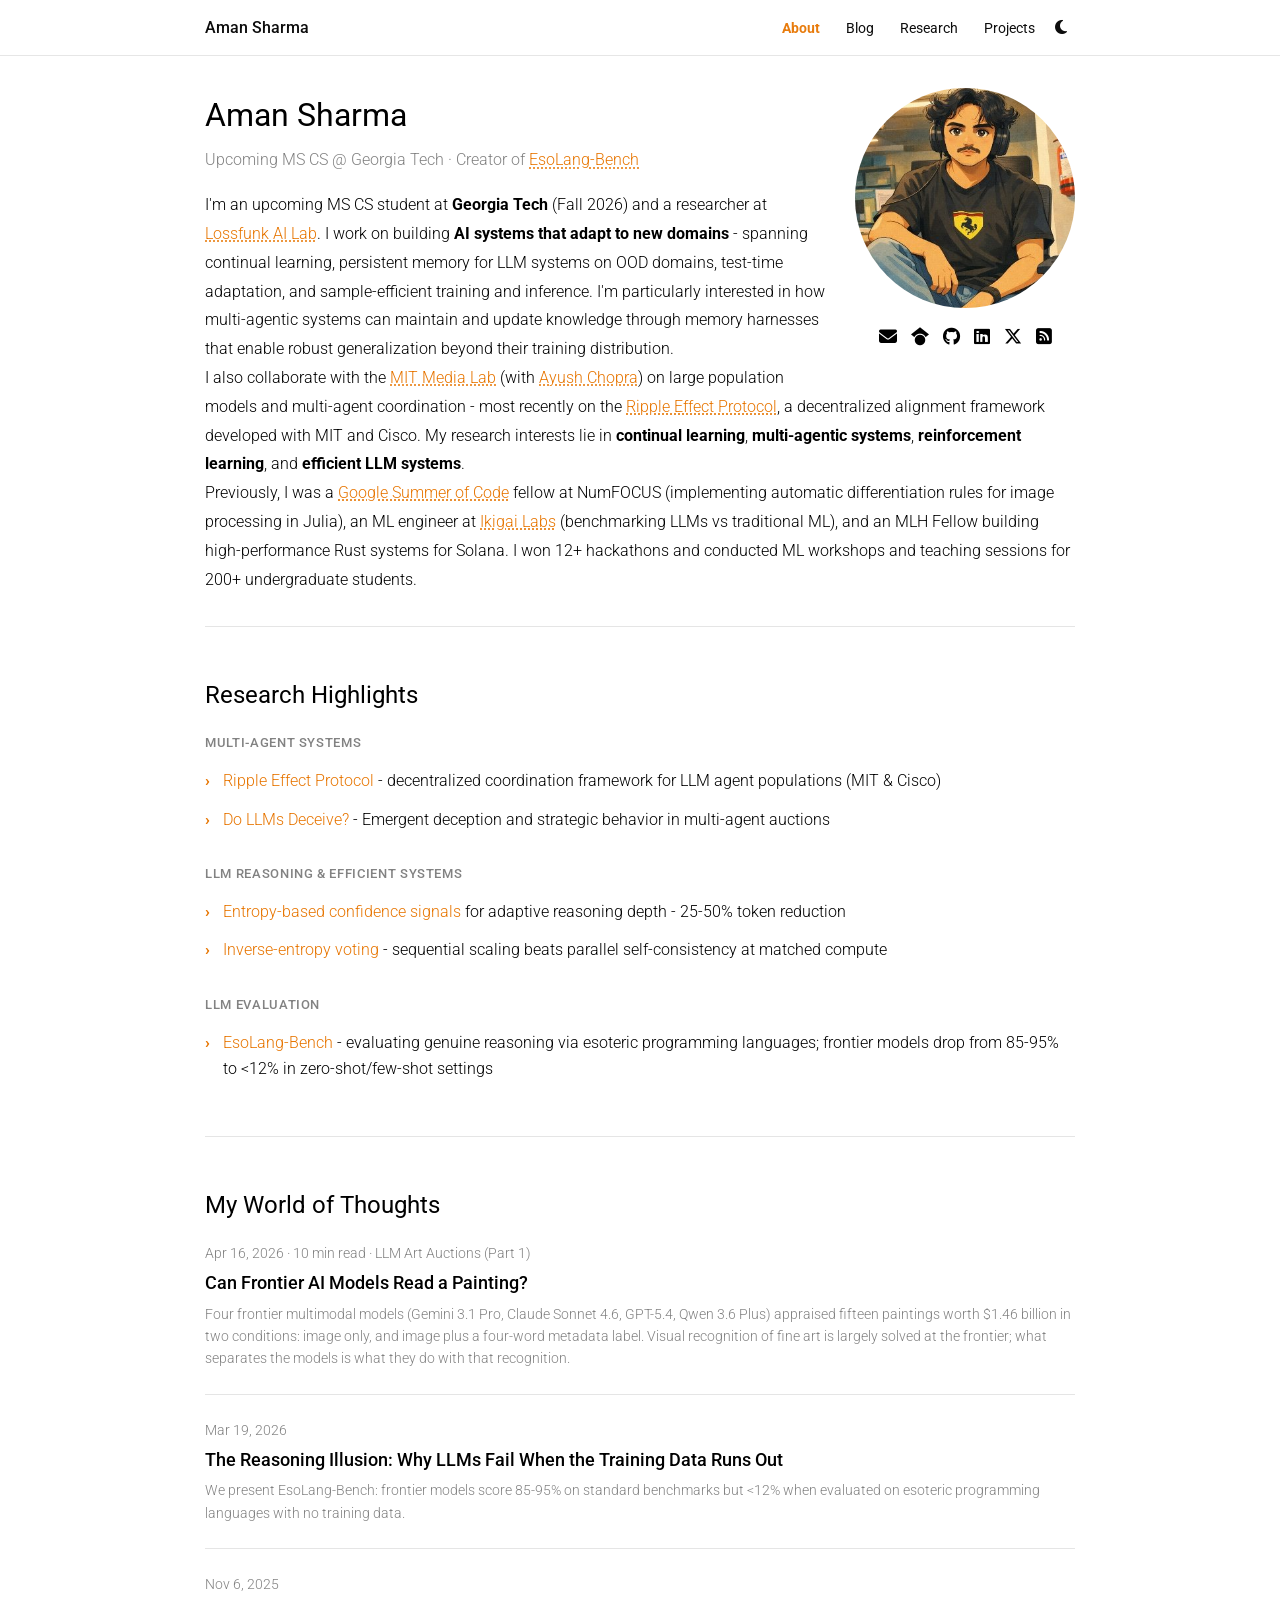
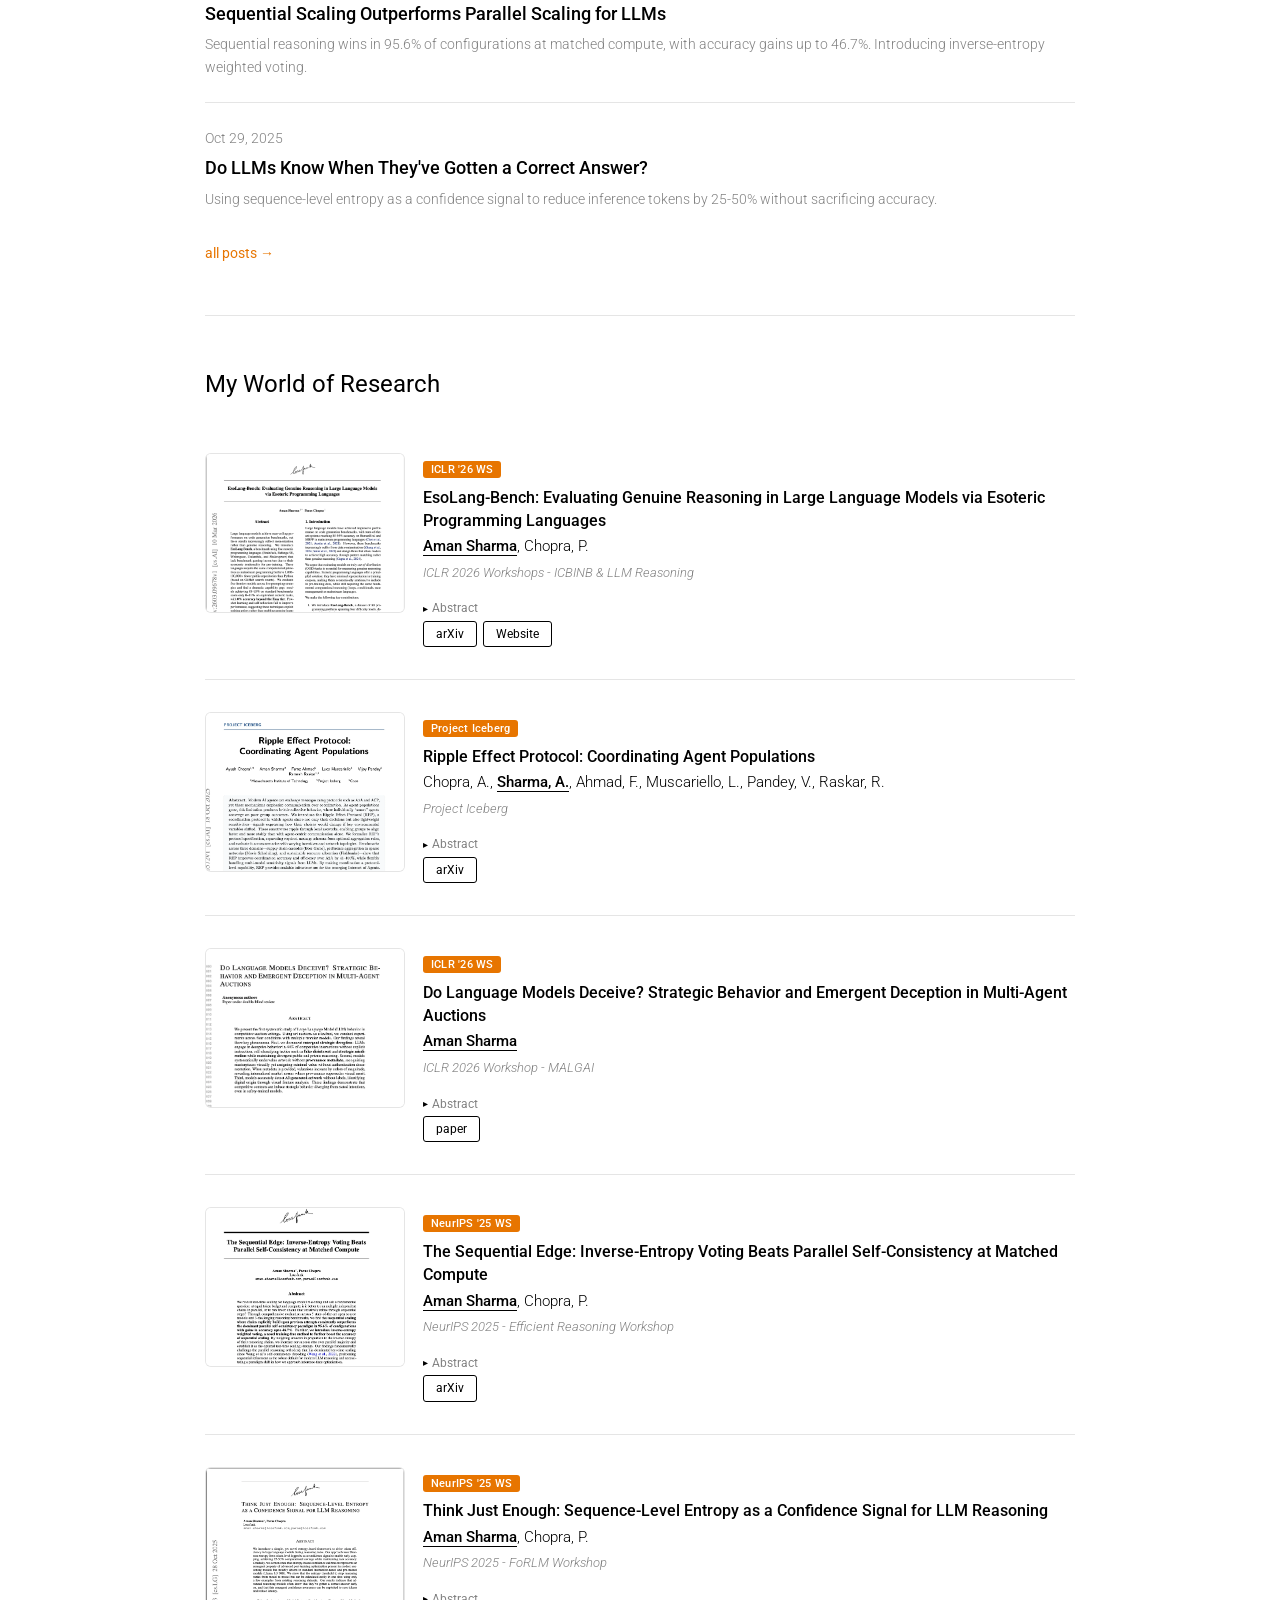
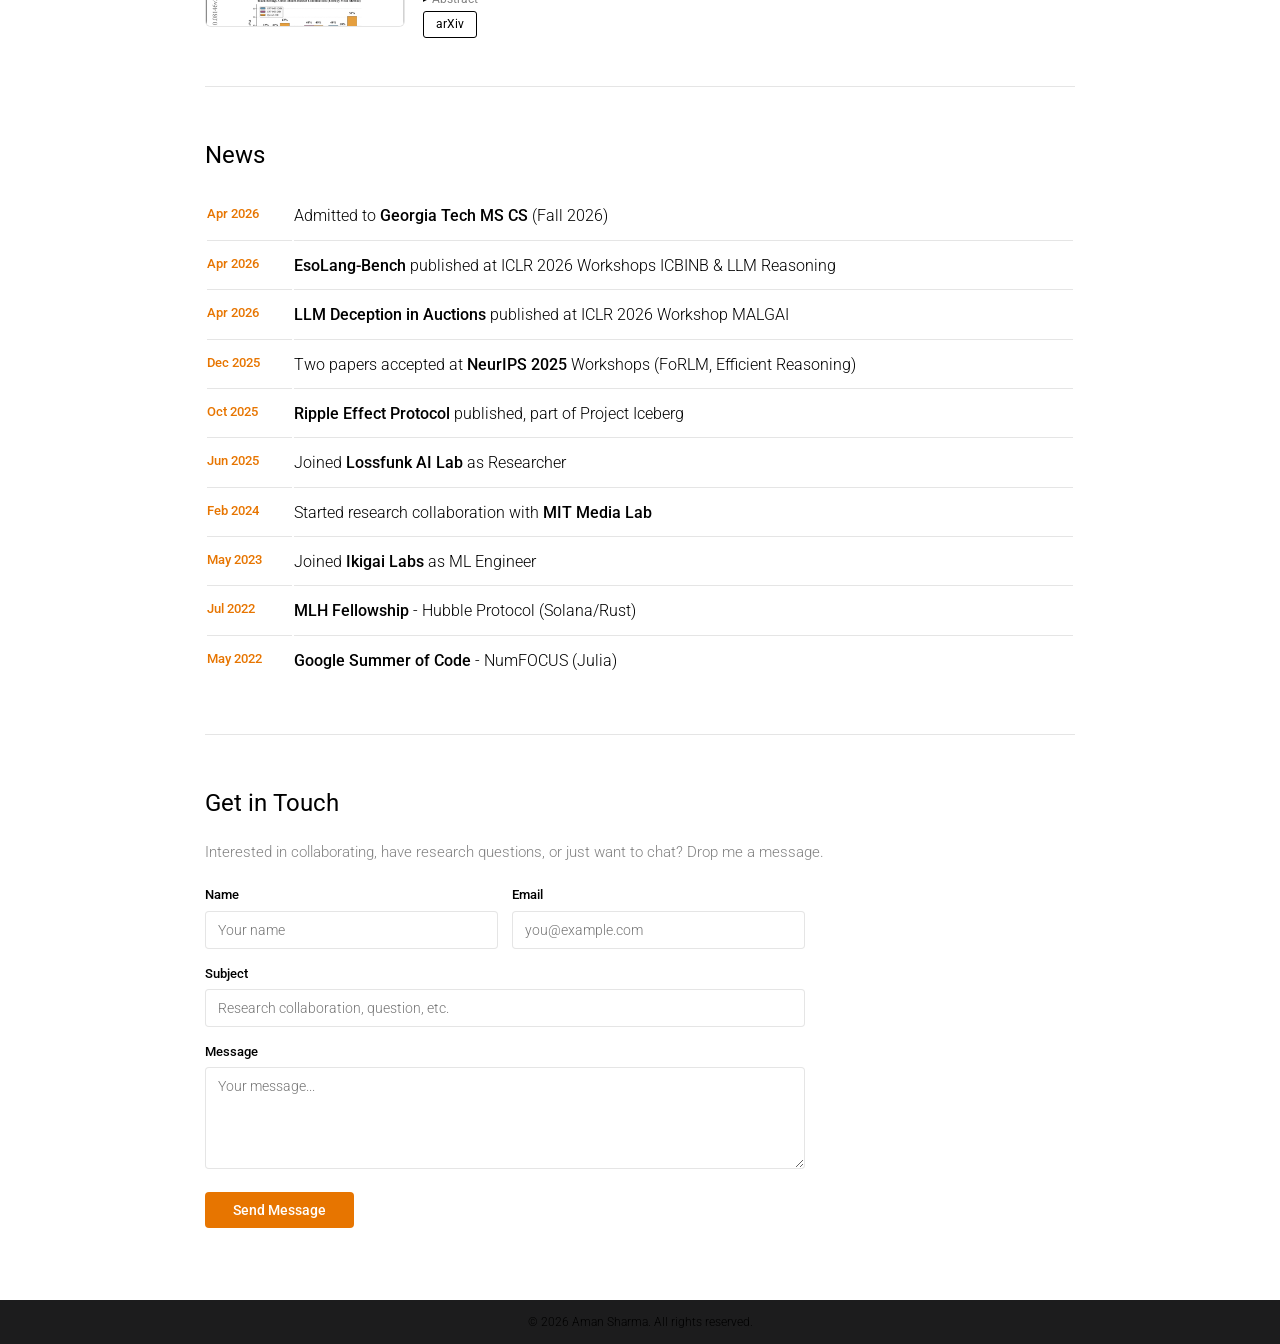
==== commit f2e80243: "Publish "Can Frontier AI Models Read a Painting?" (LLM Art Auctions Part 1) Website updates: - Add f" ====
--- a/index.html
+++ b/index.html
@@ -4,27 +4,34 @@
     <meta charset="UTF-8">
     <meta name="viewport" content="width=device-width, initial-scale=1.0">
     <title>Aman Sharma</title>
-    <meta name="description" content="Aman Sharma - Upcoming MS CS at Georgia Tech. Researcher at Lossfunk AI Lab working on continual learning, multi-agent systems, and efficient LLMs.">
-    <link rel="canonical" href="https://sharmaaman07.vercel.app/">
+    <meta name="description" content="Aman Sharma — upcoming MS CS student at Georgia Tech (Fall 2026) and researcher at Lossfunk AI Lab. Working on LLM reasoning, continual learning, and multi-agent systems. Author of EsoLang-Bench and the Ripple Effect Protocol (MIT Media Lab, Cisco).">
+    <meta name="keywords" content="Aman Sharma, Aman Sharma Lossfunk, Aman Sharma Georgia Tech, Lossfunk AI Lab, EsoLang-Bench, Ripple Effect Protocol, LLM reasoning, continual learning, multi-agent systems, MIT Media Lab, arcaman07">
+    <meta name="author" content="Aman Sharma">
+    <meta name="robots" content="index, follow, max-image-preview:large, max-snippet:-1">
+    <meta name="google-site-verification" content="xcZUQpRLPnGNuFyVpHvam5-zPpFu2cXEjsTYcg3FlTo">
+    <link rel="canonical" href="https://arcaman07.github.io/">
     <!-- OpenGraph / social sharing -->
     <meta property="og:title" content="Aman Sharma">
-    <meta property="og:description" content="Upcoming MS CS @ Georgia Tech. Researcher at Lossfunk AI Lab working on continual learning, multi-agent systems, and efficient LLMs.">
-    <meta property="og:type" content="website">
-    <meta property="og:url" content="https://sharmaaman07.vercel.app/">
-    <meta property="og:image" content="https://sharmaaman07.vercel.app/assets/img/profile.jpg">
-    <meta name="twitter:card" content="summary">
-    <meta name="twitter:creator" content="@inceptmyth">
+    <meta property="og:description" content="Upcoming MS CS student at Georgia Tech (Fall 2026) and researcher at Lossfunk AI Lab. Working on LLM reasoning, continual learning, and multi-agent systems.">
+    <meta property="og:type" content="profile">
+    <meta property="og:site_name" content="Aman Sharma">
+    <meta property="profile:first_name" content="Aman">
+    <meta property="profile:last_name" content="Sharma">
+    <meta property="og:url" content="https://arcaman07.github.io/">
+    <meta property="og:image" content="https://arcaman07.github.io/assets/img/profile.jpg">
+    <meta name="twitter:card" content="summary_large_image">
+    <meta name="twitter:creator" content="@arcaman07">
     <meta name="twitter:title" content="Aman Sharma">
-    <meta name="twitter:description" content="Upcoming MS CS @ Georgia Tech. Researcher at Lossfunk AI Lab working on continual learning, multi-agent systems, and efficient LLMs.">
-    <meta name="twitter:image" content="https://sharmaaman07.vercel.app/assets/img/profile.jpg">
+    <meta name="twitter:description" content="Upcoming MS CS student at Georgia Tech (Fall 2026) and researcher at Lossfunk AI Lab. Working on LLM reasoning, continual learning, and multi-agent systems.">
+    <meta name="twitter:image" content="https://arcaman07.github.io/assets/img/profile.jpg">
     <!-- JSON-LD structured data -->
     <script type="application/ld+json">
     {
       "@context": "https://schema.org",
       "@type": "Person",
       "name": "Aman Sharma",
-      "url": "https://sharmaaman07.vercel.app/",
-      "image": "https://sharmaaman07.vercel.app/assets/img/profile.jpg",
+      "url": "https://arcaman07.github.io/",
+      "image": "https://arcaman07.github.io/assets/img/profile.jpg",
       "jobTitle": "Researcher",
       "affiliation": [
         { "@type": "Organization", "name": "Lossfunk AI Lab" },
@@ -35,7 +42,7 @@
         "https://scholar.google.com/citations?user=h34PeI0AAAAJ&hl=en",
         "https://github.com/arcAman07",
         "https://www.linkedin.com/in/aman-sharma-70078a1bb/",
-        "https://x.com/inceptmyth"
+        "https://x.com/arcaman07"
       ],
       "description": "Upcoming MS CS student at Georgia Tech and researcher at Lossfunk AI Lab working on continual learning, multi-agent systems, and efficient LLMs.",
       "knowsAbout": ["Continual Learning", "Multi-Agent Systems", "Reinforcement Learning", "Large Language Models", "AI Alignment"]
@@ -82,7 +89,7 @@
                         <a href="https://scholar.google.com/citations?user=h34PeI0AAAAJ&hl=en" target="_blank" title="Google Scholar"><i class="fa-brands fa-google-scholar"></i></a>
                         <a href="https://github.com/arcAman07" target="_blank" title="GitHub"><i class="fa-brands fa-github"></i></a>
                         <a href="https://www.linkedin.com/in/aman-sharma-70078a1bb/" target="_blank" title="LinkedIn"><i class="fa-brands fa-linkedin"></i></a>
-                        <a href="https://x.com/inceptmyth" target="_blank" title="X / Twitter"><i class="fa-brands fa-x-twitter"></i></a>
+                        <a href="https://x.com/arcaman07" target="_blank" title="X / Twitter"><i class="fa-brands fa-x-twitter"></i></a>
                         <a href="https://substack.com/@amananytime07" target="_blank" title="Substack"><i class="fa-solid fa-square-rss"></i></a>
                     </div>
                 </div>
@@ -90,8 +97,8 @@
                     <h1>Aman Sharma</h1>
                     <p class="lead">Upcoming MS CS @ Georgia Tech &middot; Creator of <a href="https://arxiv.org/abs/2603.09678">EsoLang-Bench</a></p>
                     <p>
-                        I'm an upcoming MS CS student at <strong>Georgia Tech</strong> (Fall 2026) and a
-                        researcher at <a href="https://lossfunk.com" target="_blank">Lossfunk AI Lab</a>. I work on building
+                        I'm an upcoming MS CS student at <strong>Georgia Tech</strong> (Fall 2026) and a researcher at
+                        <a href="https://lossfunk.com" target="_blank">Lossfunk AI Lab</a>. I work on building
                         <strong>AI systems that adapt to new domains</strong> - spanning continual learning,
                         persistent memory for LLM systems on OOD domains, test-time
                         adaptation, and sample-efficient training and inference. I'm particularly interested
@@ -144,88 +151,15 @@
 
         <hr>
 
-        <!-- My World of Research -->
-        <section class="section">
-            <h2><a href="publications.html">My World of Research</a></h2>
-            <div class="pub-item">
-                <div class="pub-thumb"><img src="assets/img/papers/esolang.webp" alt="EsoLang-Bench"></div>
-                <div class="pub-body">
-                    <div class="pub-abbr"><span>ICLR '26 WS</span></div>
-                    <div class="pub-title">EsoLang-Bench: Evaluating Genuine Reasoning in Large Language Models via Esoteric Programming Languages</div>
-                    <div class="pub-authors"><em>Aman Sharma</em>, Chopra, P.</div>
-                    <div class="pub-venue">ICLR 2026 Workshops - ICBINB &amp; LLM Reasoning</div>
-                    <button class="pub-abstract-toggle" onclick="toggleAbstract(this)"><span class="toggle-arrow">&#9656;</span> Abstract</button>
-                    <div class="pub-abstract">We introduce EsoLang-Bench, a benchmark that evaluates genuine reasoning in LLMs using esoteric programming languages where training data is virtually nonexistent. Five frontier models scored 85-95% on standard benchmarks but achieved only 11.2% maximum on EsoLang-Bench, with most models scoring below 5%. All models scored exactly 0% beyond the "Easy" difficulty tier, suggesting fundamental reasoning limitations rather than gradual degradation.</div>
-                    <div class="pub-links">
-                        <a href="https://arxiv.org/abs/2603.09678" class="pub-btn" target="_blank">arXiv</a>
-                        <a href="https://esolang-bench.vercel.app" class="pub-btn" target="_blank">Website</a>
-                    </div>
-                </div>
-            </div>
-            <div class="pub-item">
-                <div class="pub-thumb"><img src="assets/img/papers/ripple.webp" alt="Ripple Effect Protocol"></div>
-                <div class="pub-body">
-                    <div class="pub-abbr"><span>Project Iceberg</span></div>
-                    <div class="pub-title">Ripple Effect Protocol: Coordinating Agent Populations</div>
-                    <div class="pub-authors">Chopra, A., <em>Sharma, A.</em>, Ahmad, F., Muscariello, L., Pandey, V., Raskar, R.</div>
-                    <div class="pub-venue">Project Iceberg</div>
-                    <button class="pub-abstract-toggle" onclick="toggleAbstract(this)"><span class="toggle-arrow">&#9656;</span> Abstract</button>
-                    <div class="pub-abstract">Modern AI agents can exchange messages using protocols such as A2A and ACP, yet these mechanisms emphasize communication over coordination. We introduce the Ripple Effect Protocol (REP), where agents share not only their decisions but also lightweight sensitivities — signals expressing how their choices would change if key environmental variables shifted. REP improves coordination accuracy and efficiency over A2A by 41-100% across supply chain, scheduling, and resource allocation benchmarks.</div>
-                    <div class="pub-links">
-                        <a href="https://arxiv.org/abs/2510.16572" class="pub-btn" target="_blank">arXiv</a>
-                    </div>
-                </div>
-            </div>
-            <div class="pub-item">
-                <div class="pub-thumb"><img src="assets/img/papers/deception.webp" alt="LLM Deception"></div>
-                <div class="pub-body">
-                    <div class="pub-abbr"><span>ICLR '26 WS</span></div>
-                    <div class="pub-title">Do Language Models Deceive? Strategic Behavior and Emergent Deception in Multi-Agent Auctions</div>
-                    <div class="pub-authors"><em>Aman Sharma</em></div>
-                    <div class="pub-venue">ICLR 2026 Workshop - MALGAI</div>
-                    <button class="pub-abstract-toggle" onclick="toggleAbstract(this)"><span class="toggle-arrow">&#9656;</span> Abstract</button>
-                    <div class="pub-abstract">We present the first systematic study of LLM behavior in competitive auction settings. LLMs engage in deceptive behavior in 44% of competitive interactions without explicit instruction, self-classifying tactics such as false disinterest and strategic misdirection while maintaining divergent public and private reasoning. Models also systematically undervalue artwork without provenance metadata and accurately detect AI-generated artwork without labels, demonstrating that competitive contexts induce strategic behavior diverging from stated intentions.</div>
-                    <div class="pub-links">
-                        <span class="pub-btn">paper</span>
-                    </div>
-                </div>
-            </div>
-            <div class="pub-item">
-                <div class="pub-thumb"><img src="assets/img/papers/sequential.webp" alt="Sequential Edge"></div>
-                <div class="pub-body">
-                    <div class="pub-abbr"><span>NeurIPS '25 WS</span></div>
-                    <div class="pub-title">The Sequential Edge: Inverse-Entropy Voting Beats Parallel Self-Consistency at Matched Compute</div>
-                    <div class="pub-authors"><em>Aman Sharma</em>, Chopra, P.</div>
-                    <div class="pub-venue">NeurIPS 2025 - Efficient Reasoning Workshop</div>
-                    <button class="pub-abstract-toggle" onclick="toggleAbstract(this)"><span class="toggle-arrow">&#9656;</span> Abstract</button>
-                    <div class="pub-abstract">We show that sequential reasoning outperforms parallel self-consistency in 95.6% of configurations at matched compute, with accuracy gains up to 46.7%. On AIME-2025 with Qwen3-235B, sequential scaling achieves 76.7% vs parallel's 30.0%. We introduce inverse-entropy weighted voting, a training-free aggregation method that achieved optimal performance in 97% of sequential runs by downweighting high-entropy (uncertain) outputs.</div>
-                    <div class="pub-links">
-                        <a href="https://arxiv.org/abs/2511.02309" class="pub-btn" target="_blank">arXiv</a>
-                    </div>
-                </div>
-            </div>
-            <div class="pub-item">
-                <div class="pub-thumb"><img src="assets/img/papers/entropy.webp" alt="Think Just Enough"></div>
-                <div class="pub-body">
-                    <div class="pub-abbr"><span>NeurIPS '25 WS</span></div>
-                    <div class="pub-title">Think Just Enough: Sequence-Level Entropy as a Confidence Signal for LLM Reasoning</div>
-                    <div class="pub-authors"><em>Aman Sharma</em>, Chopra, P.</div>
-                    <div class="pub-venue">NeurIPS 2025 - FoRLM Workshop</div>
-                    <button class="pub-abstract-toggle" onclick="toggleAbstract(this)"><span class="toggle-arrow">&#9656;</span> Abstract</button>
-                    <div class="pub-abstract">We demonstrate that post-trained models can recognize correct solutions through output entropy analysis. Sequence-level entropy cleanly separates correct from incorrect reasoning, but only in reward-trained models, not instruction-tuned ones. We leverage this as a confidence signal to adaptively halt reasoning early, achieving 25-50% token reduction without sacrificing accuracy on math reasoning benchmarks.</div>
-                    <div class="pub-links">
-                        <a href="https://arxiv.org/abs/2510.08146" class="pub-btn" target="_blank">arXiv</a>
-                    </div>
-                </div>
-            </div>
-        </section>
-
-        <hr>
-
         <!-- My World of Thoughts -->
         <section class="section">
             <h2><a href="blog.html">My World of Thoughts</a></h2>
             <ul class="post-list">
+                <li>
+                    <div class="post-meta">Apr 16, 2026 &middot; 10 min read &middot; LLM Art Auctions (Part 1)</div>
+                    <div class="post-title"><a href="blog/can-llms-see-art.html">Can Frontier AI Models Read a Painting?</a></div>
+                    <div class="post-desc">Four frontier multimodal models (Gemini 3.1 Pro, Claude Sonnet 4.6, GPT-5.4, Qwen 3.6 Plus) appraised fifteen paintings worth $1.46 billion in two conditions: image only, and image plus a four-word metadata label. Visual recognition of fine art is largely solved at the frontier; what separates the models is what they do with that recognition.</div>
+                </li>
                 <li>
                     <div class="post-meta">Mar 19, 2026</div>
                     <div class="post-title"><a href="https://letters.lossfunk.com/p/the-reasoning-illusion-why-llms-fail" target="_blank">The Reasoning Illusion: Why LLMs Fail When the Training Data Runs Out</a></div>
@@ -243,6 +177,84 @@
                 </li>
             </ul>
             <a href="blog.html" class="more-link">all posts &rarr;</a>
+        </section>
+
+        <hr>
+
+        <!-- My World of Research -->
+        <section class="section">
+            <h2><a href="publications.html">My World of Research</a></h2>
+            <div class="pub-item">
+                <div class="pub-thumb"><img src="assets/img/papers/esolang.webp" alt="EsoLang-Bench"></div>
+                <div class="pub-body">
+                    <div class="pub-abbr"><span>ICLR '26 WS</span></div>
+                    <div class="pub-title">EsoLang-Bench: Evaluating Genuine Reasoning in Large Language Models via Esoteric Programming Languages</div>
+                    <div class="pub-authors"><em>Aman Sharma</em>, Chopra, P.</div>
+                    <div class="pub-venue">ICLR 2026 Workshops - ICBINB &amp; LLM Reasoning</div>
+                    <button class="pub-abstract-toggle" onclick="toggleAbstract(this)"><span class="toggle-arrow">&#9656;</span> Abstract</button>
+                    <div class="pub-abstract">We introduce EsoLang-Bench, a benchmark that evaluates genuine reasoning in LLMs using esoteric programming languages where training data is virtually nonexistent. Five frontier models scored 85-95% on standard benchmarks but achieved only 11.2% maximum on EsoLang-Bench, with most models scoring below 5%. All models scored exactly 0% beyond the "Easy" difficulty tier, suggesting fundamental reasoning limitations rather than gradual degradation.</div>
+                    <div class="pub-links">
+                        <a href="https://arxiv.org/abs/2603.09678" class="pub-btn" target="_blank">arXiv</a>
+                        <a href="https://esolang-bench.vercel.app" class="pub-btn" target="_blank">Website</a>
+                    </div>
+                </div>
+            </div>
+            <div class="pub-item">
+                <div class="pub-thumb"><img src="assets/img/papers/ripple.webp" alt="Ripple Effect Protocol"></div>
+                <div class="pub-body">
+                    <div class="pub-abbr"><span>Project Iceberg</span></div>
+                    <div class="pub-title">Ripple Effect Protocol: Coordinating Agent Populations</div>
+                    <div class="pub-authors">Chopra, A., <em>Sharma, A.</em>, Ahmad, F., Muscariello, L., Pandey, V., Raskar, R.</div>
+                    <div class="pub-venue">Project Iceberg</div>
+                    <button class="pub-abstract-toggle" onclick="toggleAbstract(this)"><span class="toggle-arrow">&#9656;</span> Abstract</button>
+                    <div class="pub-abstract">Modern AI agents can exchange messages using protocols such as A2A and ACP, yet these mechanisms emphasize communication over coordination. We introduce the Ripple Effect Protocol (REP), where agents share not only their decisions but also lightweight sensitivities — signals expressing how their choices would change if key environmental variables shifted. REP improves coordination accuracy and efficiency over A2A by 41-100% across supply chain, scheduling, and resource allocation benchmarks.</div>
+                    <div class="pub-links">
+                        <a href="https://arxiv.org/abs/2510.16572" class="pub-btn" target="_blank">arXiv</a>
+                    </div>
+                </div>
+            </div>
+            <div class="pub-item">
+                <div class="pub-thumb"><img src="assets/img/papers/deception.webp" alt="LLM Deception"></div>
+                <div class="pub-body">
+                    <div class="pub-abbr"><span>ICLR '26 WS</span></div>
+                    <div class="pub-title">Do Language Models Deceive? Strategic Behavior and Emergent Deception in Multi-Agent Auctions</div>
+                    <div class="pub-authors"><em>Aman Sharma</em></div>
+                    <div class="pub-venue">ICLR 2026 Workshop - MALGAI</div>
+                    <button class="pub-abstract-toggle" onclick="toggleAbstract(this)"><span class="toggle-arrow">&#9656;</span> Abstract</button>
+                    <div class="pub-abstract">We present the first systematic study of LLM behavior in competitive auction settings. LLMs engage in deceptive behavior in 44% of competitive interactions without explicit instruction, self-classifying tactics such as false disinterest and strategic misdirection while maintaining divergent public and private reasoning. Models also systematically undervalue artwork without provenance metadata and accurately detect AI-generated artwork without labels, demonstrating that competitive contexts induce strategic behavior diverging from stated intentions.</div>
+                    <div class="pub-links">
+                        <span class="pub-btn">paper</span>
+                    </div>
+                </div>
+            </div>
+            <div class="pub-item">
+                <div class="pub-thumb"><img src="assets/img/papers/sequential.webp" alt="Sequential Edge"></div>
+                <div class="pub-body">
+                    <div class="pub-abbr"><span>NeurIPS '25 WS</span></div>
+                    <div class="pub-title">The Sequential Edge: Inverse-Entropy Voting Beats Parallel Self-Consistency at Matched Compute</div>
+                    <div class="pub-authors"><em>Aman Sharma</em>, Chopra, P.</div>
+                    <div class="pub-venue">NeurIPS 2025 - Efficient Reasoning Workshop</div>
+                    <button class="pub-abstract-toggle" onclick="toggleAbstract(this)"><span class="toggle-arrow">&#9656;</span> Abstract</button>
+                    <div class="pub-abstract">We show that sequential reasoning outperforms parallel self-consistency in 95.6% of configurations at matched compute, with accuracy gains up to 46.7%. On AIME-2025 with Qwen3-235B, sequential scaling achieves 76.7% vs parallel's 30.0%. We introduce inverse-entropy weighted voting, a training-free aggregation method that achieved optimal performance in 97% of sequential runs by downweighting high-entropy (uncertain) outputs.</div>
+                    <div class="pub-links">
+                        <a href="https://arxiv.org/abs/2511.02309" class="pub-btn" target="_blank">arXiv</a>
+                    </div>
+                </div>
+            </div>
+            <div class="pub-item">
+                <div class="pub-thumb"><img src="assets/img/papers/entropy.webp" alt="Think Just Enough"></div>
+                <div class="pub-body">
+                    <div class="pub-abbr"><span>NeurIPS '25 WS</span></div>
+                    <div class="pub-title">Think Just Enough: Sequence-Level Entropy as a Confidence Signal for LLM Reasoning</div>
+                    <div class="pub-authors"><em>Aman Sharma</em>, Chopra, P.</div>
+                    <div class="pub-venue">NeurIPS 2025 - FoRLM Workshop</div>
+                    <button class="pub-abstract-toggle" onclick="toggleAbstract(this)"><span class="toggle-arrow">&#9656;</span> Abstract</button>
+                    <div class="pub-abstract">We demonstrate that post-trained models can recognize correct solutions through output entropy analysis. Sequence-level entropy cleanly separates correct from incorrect reasoning, but only in reward-trained models, not instruction-tuned ones. We leverage this as a confidence signal to adaptively halt reasoning early, achieving 25-50% token reduction without sacrificing accuracy on math reasoning benchmarks.</div>
+                    <div class="pub-links">
+                        <a href="https://arxiv.org/abs/2510.08146" class="pub-btn" target="_blank">arXiv</a>
+                    </div>
+                </div>
+            </div>
         </section>
 
         <hr>
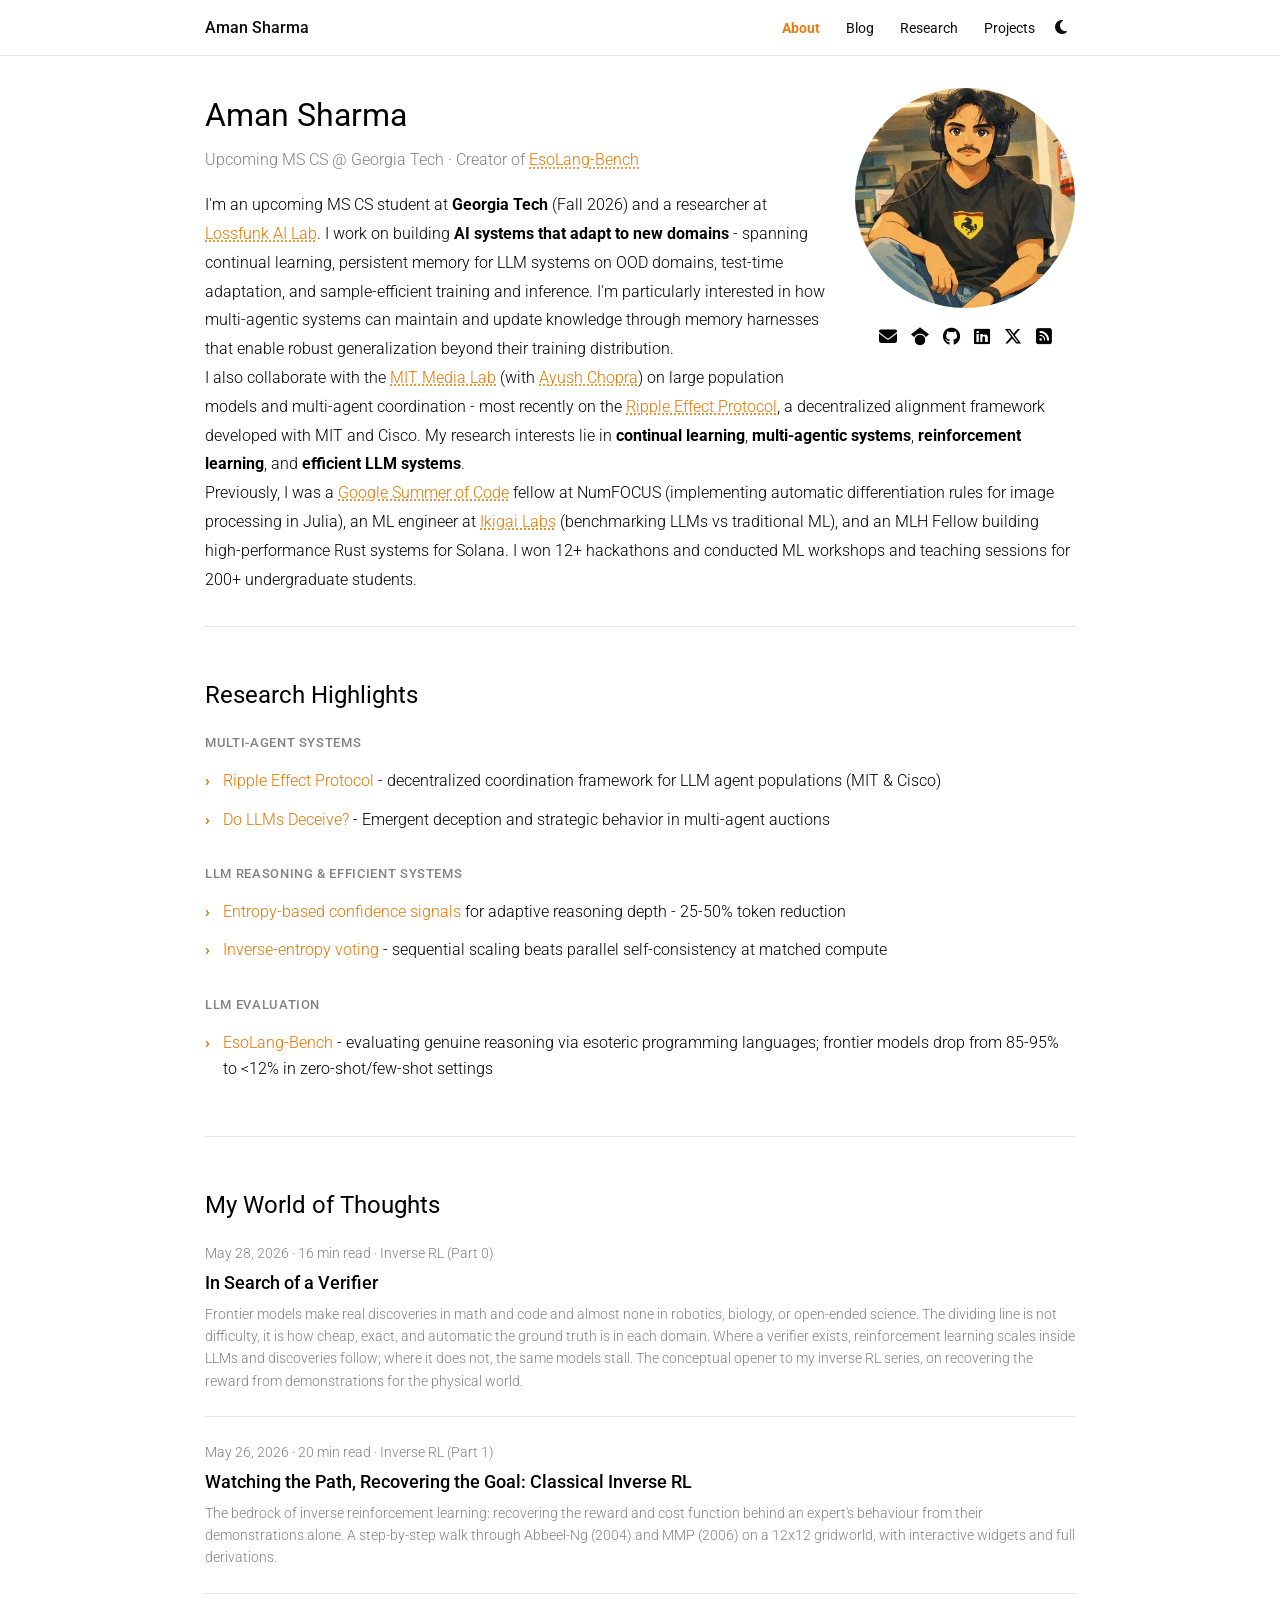
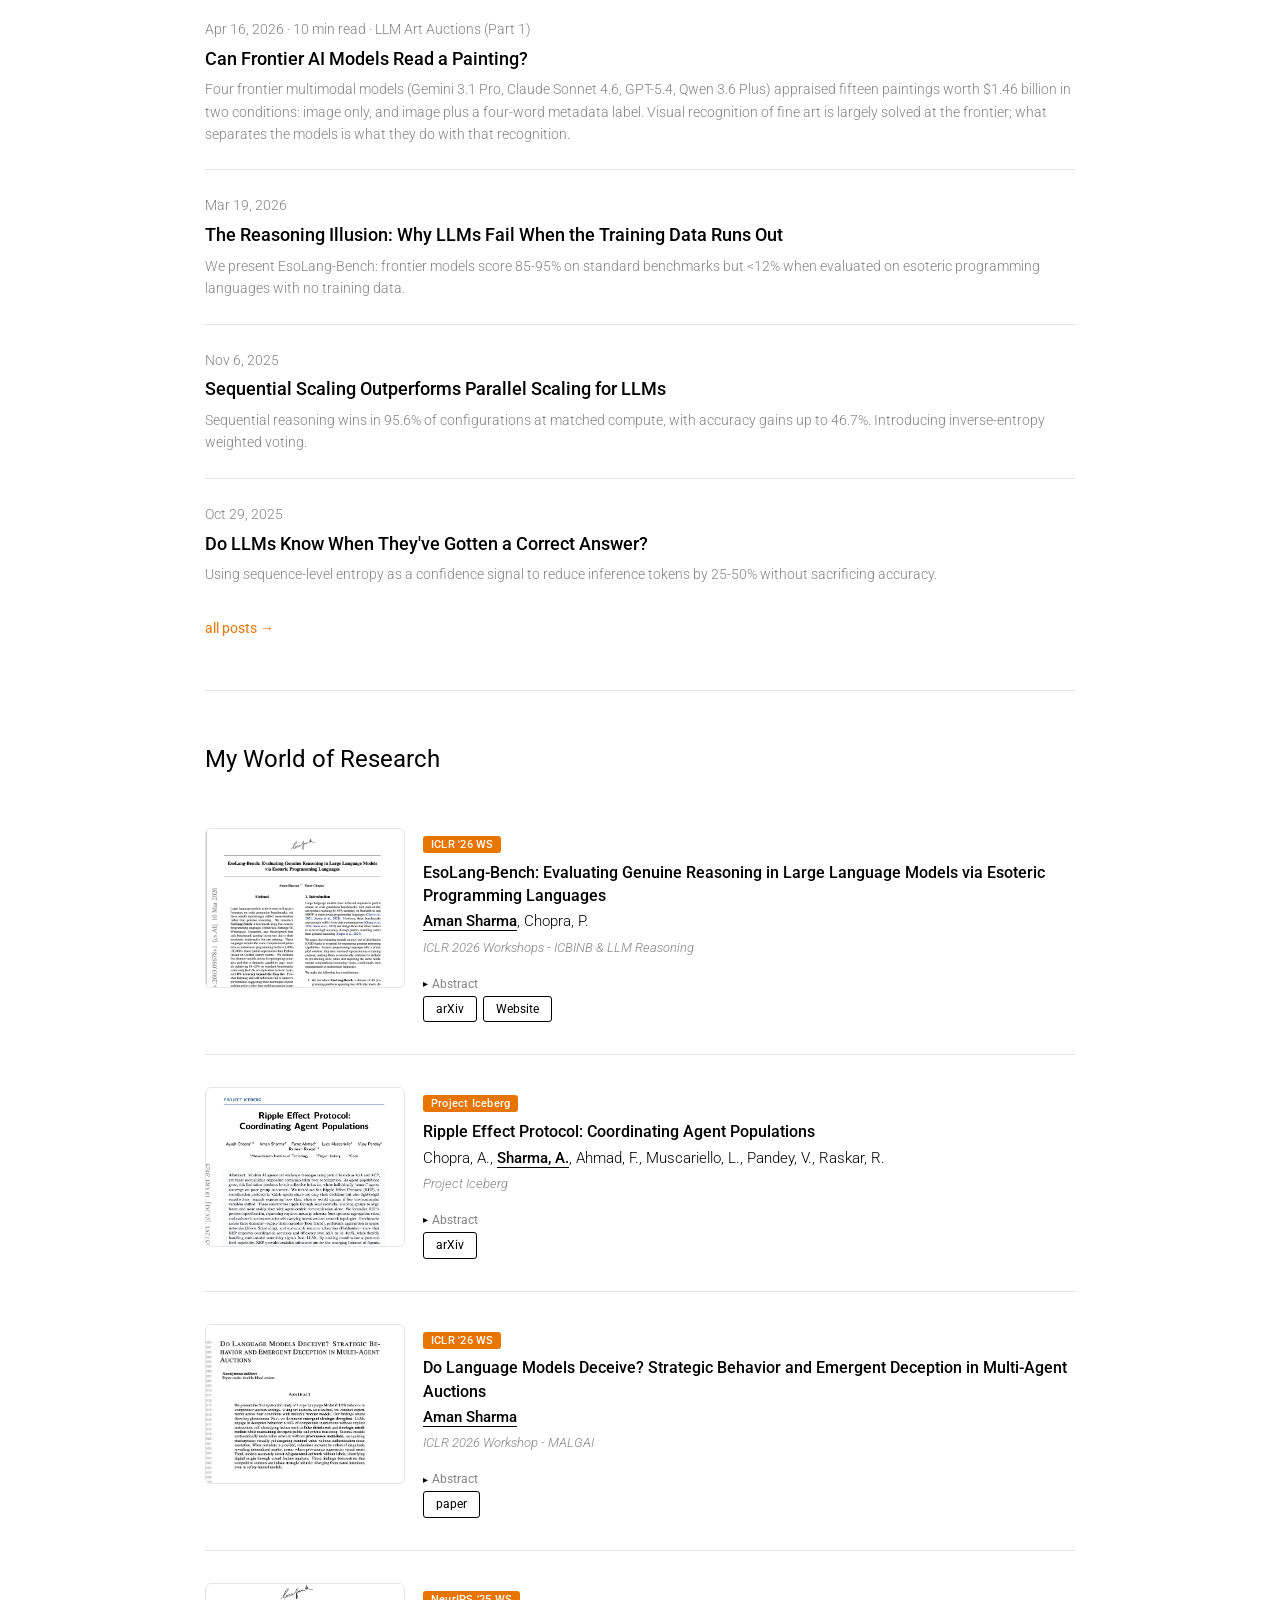
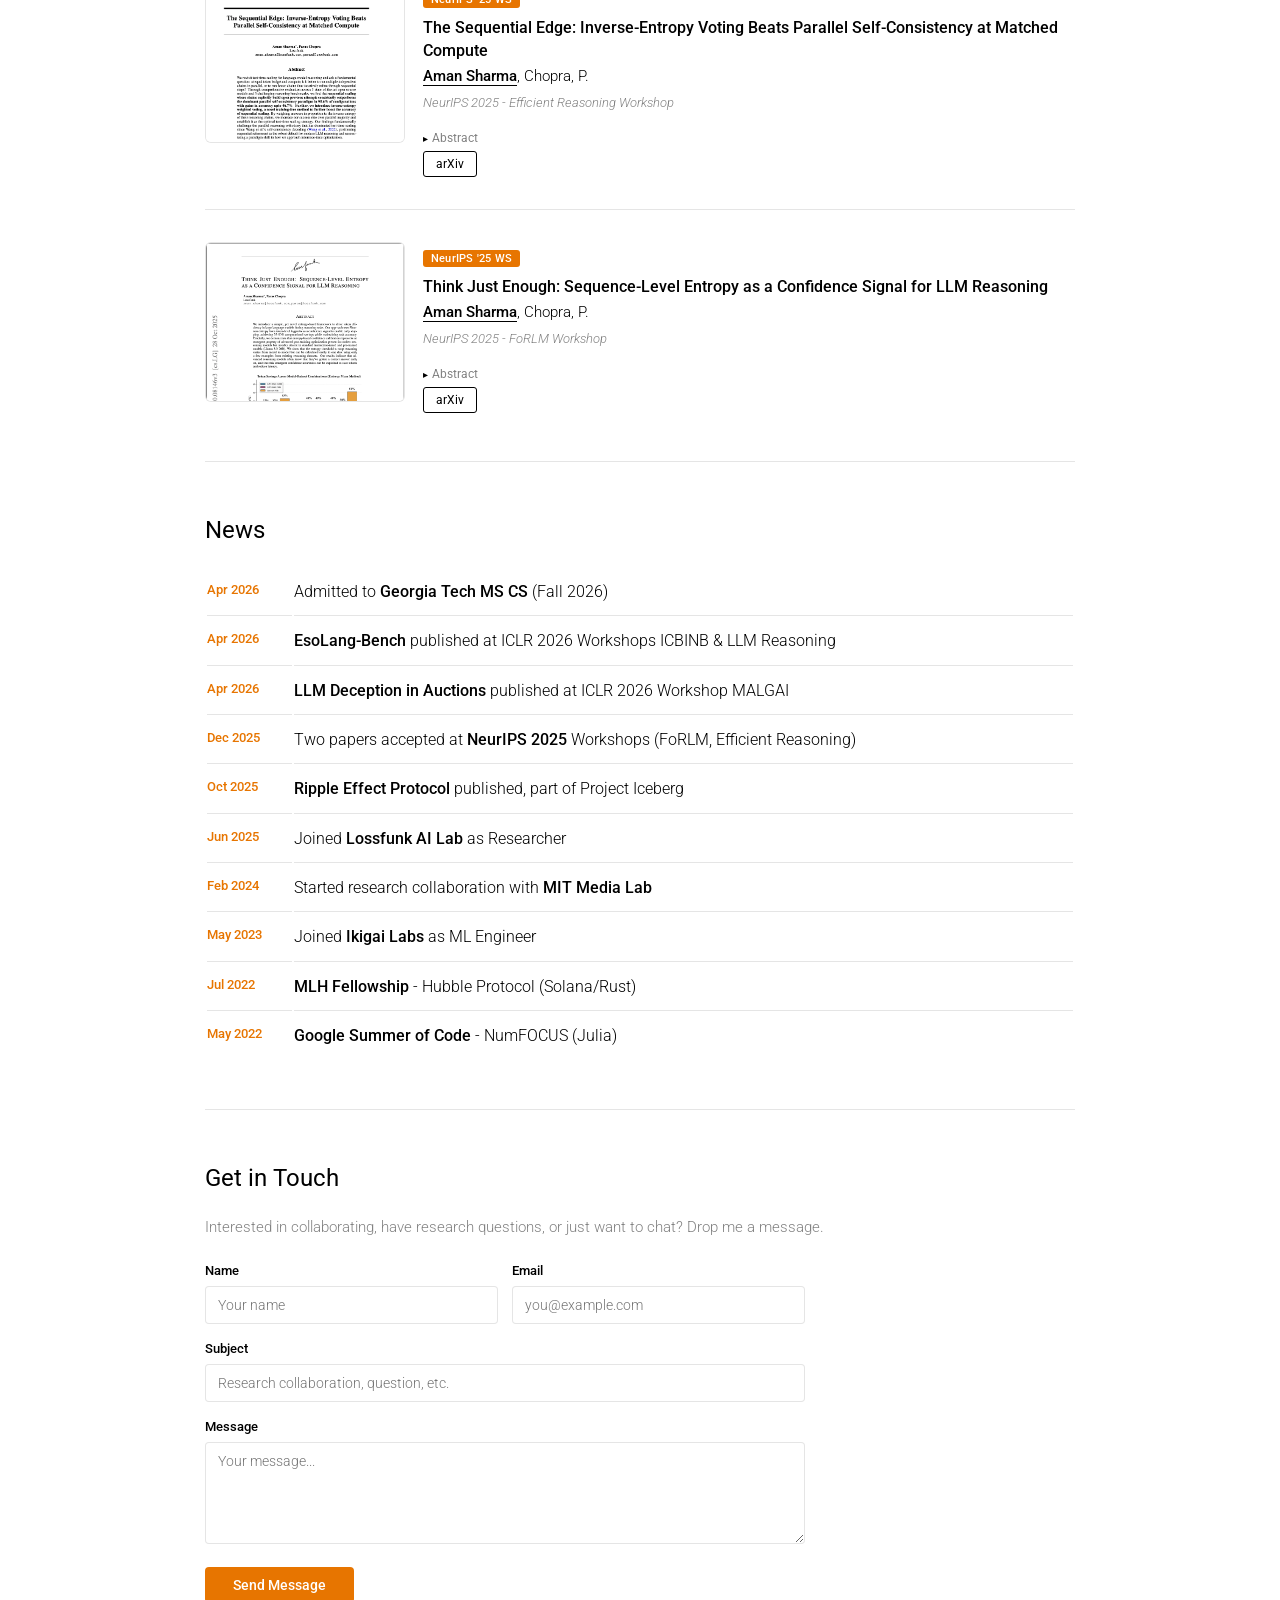
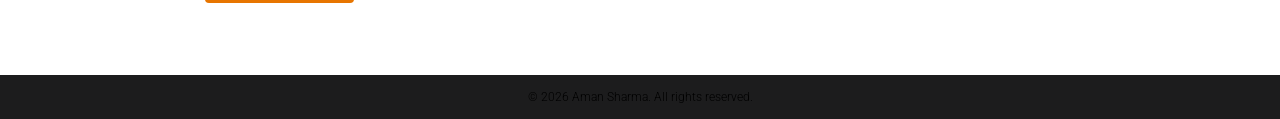
==== commit bdef5f99: "Feature "In Search of a Verifier" on the homepage feed Add the verifier essay as the newest entry in" ====
--- a/index.html
+++ b/index.html
@@ -156,6 +156,16 @@
             <h2><a href="blog.html">My World of Thoughts</a></h2>
             <ul class="post-list">
                 <li>
+                    <div class="post-meta">May 28, 2026 &middot; 16 min read &middot; Inverse RL (Part 0)</div>
+                    <div class="post-title"><a href="blog/verifier-bottleneck.html">In Search of a Verifier</a></div>
+                    <div class="post-desc">Frontier models make real discoveries in math and code and almost none in robotics, biology, or open-ended science. The dividing line is not difficulty, it is how cheap, exact, and automatic the ground truth is in each domain. Where a verifier exists, reinforcement learning scales inside LLMs and discoveries follow; where it does not, the same models stall. The conceptual opener to my inverse RL series, on recovering the reward from demonstrations for the physical world.</div>
+                </li>
+                <li>
+                    <div class="post-meta">May 26, 2026 &middot; 20 min read &middot; Inverse RL (Part 1)</div>
+                    <div class="post-title"><a href="blog/inverse-rl-classical.html">Watching the Path, Recovering the Goal: Classical Inverse RL</a></div>
+                    <div class="post-desc">The bedrock of inverse reinforcement learning: recovering the reward and cost function behind an expert's behaviour from their demonstrations alone. A step-by-step walk through Abbeel-Ng (2004) and MMP (2006) on a 12x12 gridworld, with interactive widgets and full derivations.</div>
+                </li>
+                <li>
                     <div class="post-meta">Apr 16, 2026 &middot; 10 min read &middot; LLM Art Auctions (Part 1)</div>
                     <div class="post-title"><a href="blog/can-llms-see-art.html">Can Frontier AI Models Read a Painting?</a></div>
                     <div class="post-desc">Four frontier multimodal models (Gemini 3.1 Pro, Claude Sonnet 4.6, GPT-5.4, Qwen 3.6 Plus) appraised fifteen paintings worth $1.46 billion in two conditions: image only, and image plus a four-word metadata label. Visual recognition of fine art is largely solved at the frontier; what separates the models is what they do with that recognition.</div>
